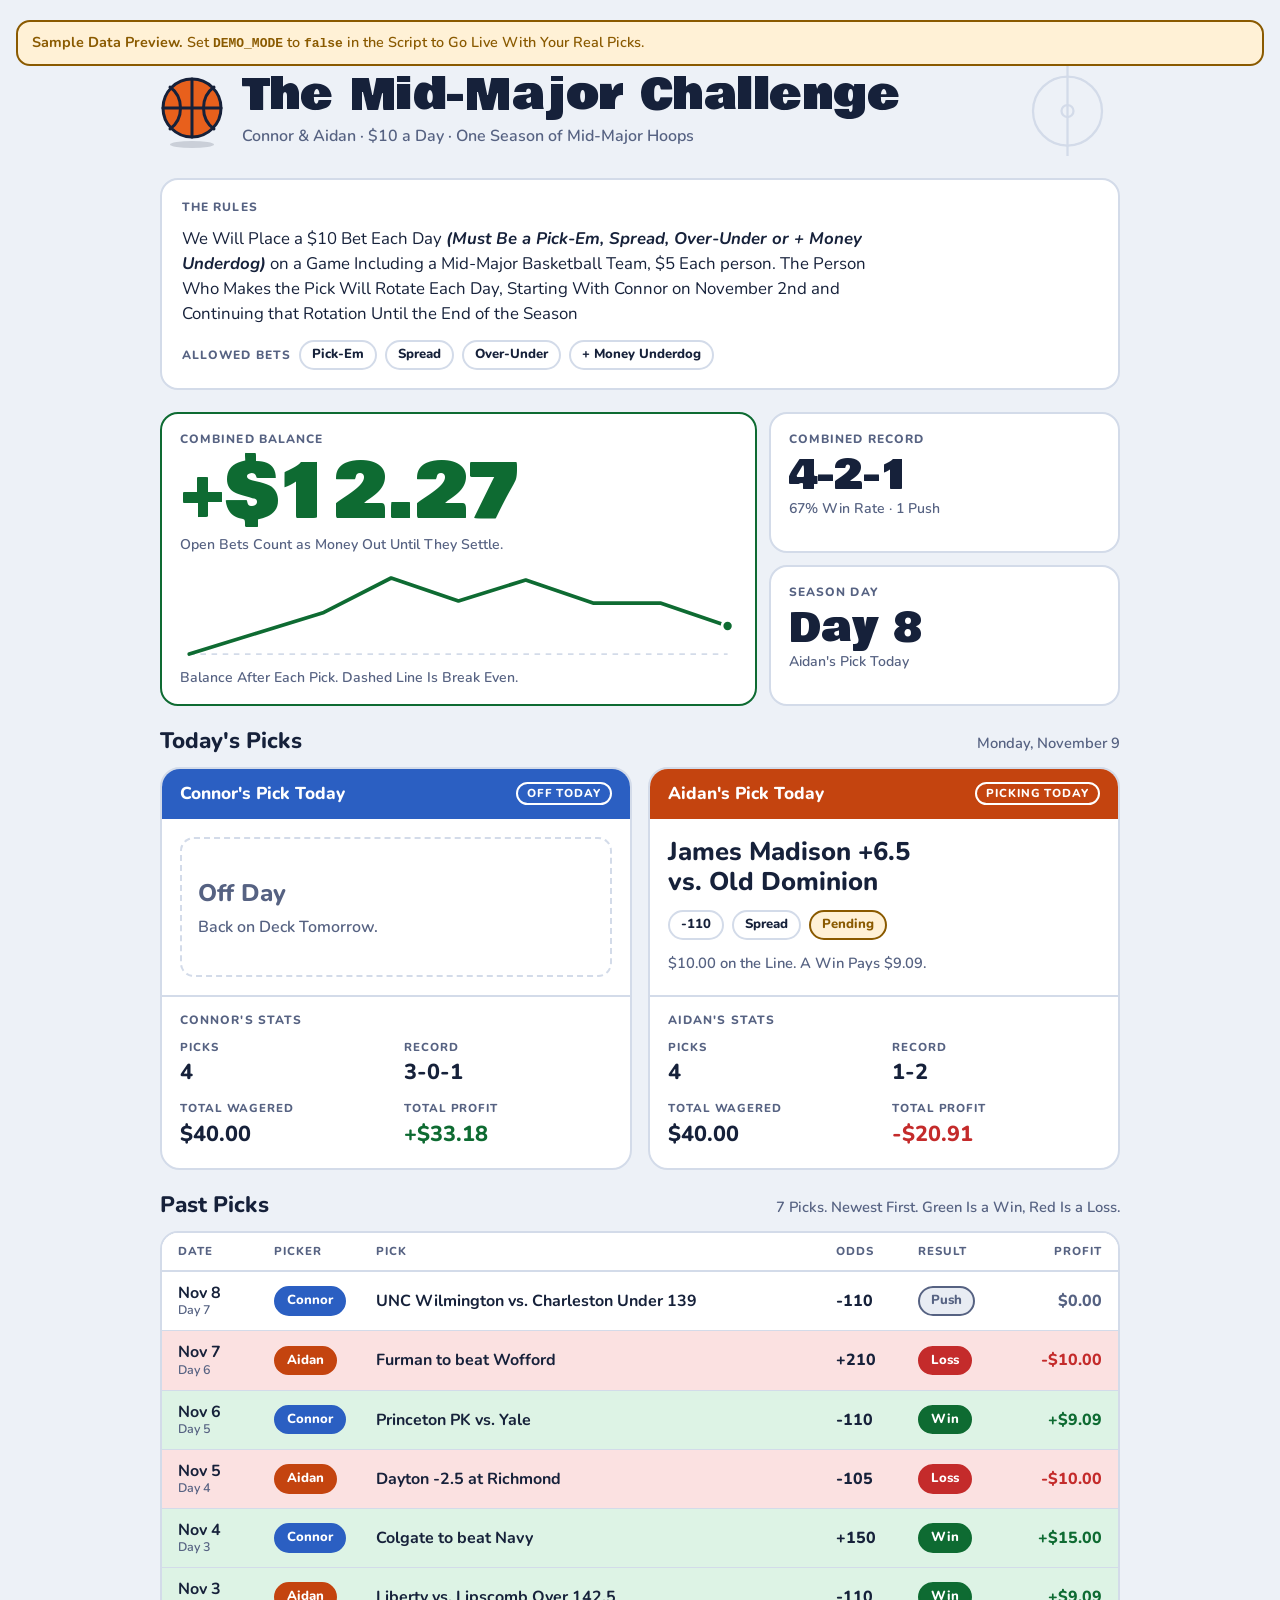
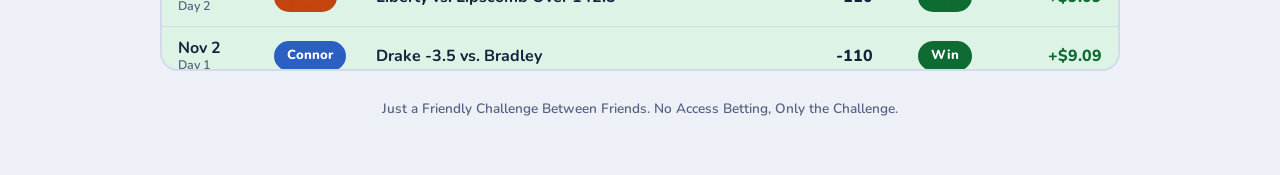
==== index.html @ 618ac2b0 "Add files via upload" ====
<!doctype html>
<html lang="en">
<head>
<meta charset="utf-8">
<meta name="viewport" content="width=device-width, initial-scale=1, viewport-fit=cover">
<title>Mid-Major Challenge</title>
<meta name="claude:viewport-fit-sides" content="cover">
<link rel="stylesheet" href="https://fonts.googleapis.com/css2?family=Bowlby+One&family=Nunito:wght@400;600;700;800&display=swap">
<style>
/* Layout: one centered column. Scoreboard (balance, record, day) on top, two jersey-colored pick cards side by side with each person's stats at the bottom of their card, then a scrollable history of past picks. */
:root {
  --bg: #EDF1F7;
  --surface: #FFFFFF;
  --ink: #16213A;
  --muted: #566282;
  --line: #D3DBE9;
  --ball: #E8601C;
  --connor: #2B5FC2;
  --aidan: #C4440F;
  --on-player: #FFFFFF;
  --on-solid: #FFFFFF;
  --win: #0E6B32;
  --win-soft: #DDF3E5;
  --loss: #C42B2B;
  --loss-soft: #FBE1E1;
  --push: #566282;
  --push-soft: #E8ECF3;
  --pending: #8A5A00;
  --pending-soft: #FFF1D6;
  --font-display: "Bowlby One", "Arial Black", Impact, sans-serif;
  --font-body: "Nunito", system-ui, -apple-system, "Segoe UI", Roboto, sans-serif;
}
@media (prefers-color-scheme: dark) {
  :root:not([data-theme="light"]) {
    --bg: #0E1525; --surface: #172138; --ink: #EAF0FB; --muted: #A2B0CC; --line: #2B3957;
    --ball: #FF7A3A; --connor: #86AAFF; --aidan: #FF9560; --on-player: #0E1525; --on-solid: #0E1525;
    --win: #4ADE80; --win-soft: #12301F; --loss: #FF7A7A; --loss-soft: #3A1B22;
    --push: #A2B0CC; --push-soft: #222E48; --pending: #FFC86B; --pending-soft: #3A2E12;
    color-scheme: dark;
  }
}
:root[data-theme="dark"] {
  --bg: #0E1525; --surface: #172138; --ink: #EAF0FB; --muted: #A2B0CC; --line: #2B3957;
  --ball: #FF7A3A; --connor: #86AAFF; --aidan: #FF9560; --on-player: #0E1525; --on-solid: #0E1525;
  --win: #4ADE80; --win-soft: #12301F; --loss: #FF7A7A; --loss-soft: #3A1B22;
  --push: #A2B0CC; --push-soft: #222E48; --pending: #FFC86B; --pending-soft: #3A2E12;
  color-scheme: dark;
}

* { box-sizing: border-box; }
[hidden] { display: none !important; }
body {
  margin: 0;
  background: var(--bg);
  color: var(--ink);
  font-family: var(--font-body);
  font-size: 16px;
  line-height: 1.5;
  padding-block: 20px 56px;
  padding-left: max(16px, env(safe-area-inset-left, 0px));
  padding-right: max(16px, env(safe-area-inset-right, 0px));
}
:focus-visible { outline: 3px solid var(--ball); outline-offset: 2px; }
.wrap { max-width: 960px; margin: 0 auto; display: flex; flex-direction: column; gap: 22px; }
.label { margin: 0; font-size: .75rem; font-weight: 800; text-transform: uppercase; letter-spacing: .09em; color: var(--muted); }
code { font-family: ui-monospace, Menlo, Consolas, monospace; font-size: .9em; }

/* sample-data banner */
.demo { background: var(--pending-soft); color: var(--pending); border: 2px solid var(--pending); border-radius: 14px; padding: 10px 14px; font-size: .9rem; font-weight: 600; }

/* header */
.top { position: relative; isolation: isolate; overflow: hidden; display: flex; align-items: center; gap: 18px; padding: 6px 0; }
.court { position: absolute; right: 0; top: 0; height: 100%; width: auto; max-width: 60%; z-index: -1; fill: none; stroke: var(--line); stroke-width: 3; }
.ball-wrap { position: relative; width: 64px; height: 78px; flex: none; }
.ball { position: absolute; left: 0; top: 4px; width: 64px; height: 64px; animation: bounce 1.5s cubic-bezier(.33,0,.67,1) infinite; }
.ball-wrap::after { content: ""; position: absolute; left: 10px; right: 10px; bottom: 2px; height: 7px; border-radius: 50%; background: var(--ink); opacity: .16; animation: shadow 1.5s cubic-bezier(.33,0,.67,1) infinite; }
@keyframes bounce { 0%, 100% { transform: translateY(6px); } 50% { transform: translateY(-8px); } }
@keyframes shadow { 0%, 100% { transform: scaleX(1); opacity: .2; } 50% { transform: scaleX(.7); opacity: .1; } }
h1 { margin: 0; font-family: var(--font-display); font-weight: 400; font-size: clamp(1.7rem, 6vw, 2.7rem); line-height: 1.05; letter-spacing: .01em; text-wrap: balance; }
.sub { margin: 6px 0 0; color: var(--muted); font-weight: 600; }

/* rules */
.rules { background: var(--surface); border: 2px solid var(--line); border-radius: 18px; padding: 18px 20px; display: flex; flex-direction: column; gap: 10px; }
.rules p { margin: 0; font-size: 1.05rem; max-width: 72ch; }
.rules em { font-style: italic; font-weight: 700; }
.chips { list-style: none; margin: 4px 0 0; padding: 0; display: flex; flex-wrap: wrap; gap: 8px; align-items: center; }
.chip { display: inline-flex; align-items: center; padding: 3px 11px; border-radius: 999px; font-size: .82rem; font-weight: 800; border: 2px solid var(--line); background: var(--surface); color: var(--ink); white-space: nowrap; }
.chip.win { background: var(--win); border-color: var(--win); color: var(--on-solid); }
.chip.loss { background: var(--loss); border-color: var(--loss); color: var(--on-solid); }
.chip.push { background: var(--push-soft); border-color: var(--push); color: var(--push); }
.chip.pending { background: var(--pending-soft); border-color: var(--pending); color: var(--pending); }
.chip.who { background: var(--player); border-color: var(--player); color: var(--on-player); }
.connor { --player: var(--connor); }
.aidan { --player: var(--aidan); }

/* scoreboard */
.board { display: grid; grid-template-columns: 1.7fr 1fr; grid-template-areas: "bal rec" "bal day"; gap: 12px; }
.tile { background: var(--surface); border: 2px solid var(--line); border-radius: 18px; padding: 16px 18px; min-width: 0; display: flex; flex-direction: column; }
.balance { grid-area: bal; --state: var(--ink); border-color: var(--state); }
.balance.is-pos { --state: var(--win); }
.balance.is-neg { --state: var(--loss); }
.rec { grid-area: rec; }
.day { grid-area: day; }
.big { margin: 8px 0 4px; font-family: var(--font-display); font-weight: 400; font-size: clamp(2.7rem, 10vw, 4.6rem); line-height: 1; color: var(--state, var(--ink)); font-variant-numeric: tabular-nums; }
.mid { margin: 6px 0 2px; font-family: var(--font-display); font-weight: 400; font-size: clamp(1.8rem, 6vw, 2.5rem); line-height: 1.05; font-variant-numeric: tabular-nums; }
.note { margin: 0; font-size: .88rem; color: var(--muted); font-weight: 600; }
.spark { color: var(--state); margin-top: 10px; }
.spark svg { display: block; width: 100%; height: auto; }
@media (max-width: 700px) {
  .board { grid-template-columns: 1fr 1fr; grid-template-areas: "bal bal" "rec day"; }
}

/* section headings */
.sec-head { display: flex; flex-wrap: wrap; align-items: baseline; justify-content: space-between; gap: 2px 16px; margin-bottom: 12px; }
h2.sec { margin: 0; font-size: 1.4rem; font-weight: 800; line-height: 1.2; }
.sec-note { color: var(--muted); font-weight: 600; font-size: .92rem; }

/* today's picks */
.today-grid { display: grid; grid-template-columns: 1fr 1fr; gap: 16px; }
@media (max-width: 720px) { .today-grid { grid-template-columns: 1fr; } }
.card { background: var(--surface); border: 2px solid var(--line); border-radius: 20px; overflow: hidden; display: flex; flex-direction: column; min-width: 0; }
.card-head { background: var(--player); color: var(--on-player); padding: 12px 18px; display: flex; align-items: center; justify-content: space-between; gap: 10px; flex-wrap: wrap; }
.card-head h3 { margin: 0; font-size: 1.08rem; font-weight: 800; }
.tag { font-size: .72rem; font-weight: 800; text-transform: uppercase; letter-spacing: .08em; border: 2px solid currentColor; border-radius: 999px; padding: 1px 9px; }
.card-body { flex: 1; padding: 18px; display: flex; flex-direction: column; gap: 12px; min-height: 176px; }
.pick-text { margin: 0; font-size: clamp(1.25rem, 4vw, 1.6rem); font-weight: 800; line-height: 1.2; text-wrap: balance; overflow-wrap: anywhere; }
.meta { display: flex; flex-wrap: wrap; gap: 8px; }
.payout { margin: 0; color: var(--muted); font-weight: 600; font-size: .92rem; }
.off { flex: 1; display: flex; flex-direction: column; justify-content: center; gap: 4px; border: 2px dashed var(--line); border-radius: 14px; padding: 16px; color: var(--muted); }
.off strong { font-size: 1.5rem; font-weight: 800; }
.off span { font-weight: 600; }
.stats { border-top: 2px solid var(--line); padding: 14px 18px 18px; }
.stats dl { display: grid; grid-template-columns: 1fr 1fr; gap: 12px 16px; margin: 10px 0 0; }
.stats dt { font-size: .72rem; font-weight: 800; text-transform: uppercase; letter-spacing: .08em; color: var(--muted); }
.stats dd { margin: 0; font-size: 1.35rem; font-weight: 800; font-variant-numeric: tabular-nums; }
.pos { color: var(--win); }
.neg { color: var(--loss); }

/* history */
.history { background: var(--surface); border: 2px solid var(--line); border-radius: 18px; max-height: 440px; overflow: auto; overscroll-behavior: contain; }
.row { display: grid; grid-template-columns: 84px 90px minmax(0, 1fr) 70px 84px 88px; gap: 12px; align-items: center; padding: 12px 16px; border-bottom: 1px solid var(--line); }
.row:last-child { border-bottom: 0; }
.row.head { position: sticky; top: 0; z-index: 1; background: var(--surface); border-bottom: 2px solid var(--line); padding-block: 10px; font-size: .72rem; font-weight: 800; text-transform: uppercase; letter-spacing: .08em; color: var(--muted); }
.row.win { background: var(--win-soft); }
.row.loss { background: var(--loss-soft); }
.c-day { display: flex; flex-direction: column; line-height: 1.2; }
.c-day small { color: var(--muted); font-weight: 600; font-size: .78rem; }
.c-pick { font-weight: 700; overflow-wrap: anywhere; }
.c-odds { font-weight: 800; font-variant-numeric: tabular-nums; }
.c-profit { text-align: right; font-weight: 800; font-variant-numeric: tabular-nums; }
.c-profit.zero { color: var(--muted); }
.empty { padding: 28px 20px; text-align: center; color: var(--muted); font-weight: 600; }
@media (max-width: 700px) {
  .row.head { display: none; }
  .row { display: flex; flex-wrap: wrap; align-items: center; gap: 6px 10px; }
  .c-pick { order: -1; flex-basis: 100%; }
  .c-day { flex-direction: row; align-items: baseline; gap: 6px; }
  .c-profit { margin-left: auto; }
}

footer { color: var(--muted); font-size: .85rem; font-weight: 600; text-align: center; padding-top: 6px; }
@media (prefers-reduced-motion: reduce) {
  .ball, .ball-wrap::after { animation: none; }
}
</style>
</head>
<body>

<div class="demo" id="demo" hidden><strong>Sample Data Preview.</strong> Set <code>DEMO_MODE</code> to <code>false</code> in the Script to Go Live With Your Real Picks.</div>

<div class="wrap">
  <header class="top">
    <svg class="court" viewBox="0 0 240 120" aria-hidden="true"><circle cx="170" cy="60" r="46"/><circle cx="170" cy="60" r="8"/><line x1="170" y1="0" x2="170" y2="120"/></svg>
    <div class="ball-wrap" aria-hidden="true">
      <svg class="ball" viewBox="0 0 64 64"><circle cx="32" cy="32" r="29" fill="var(--ball)" stroke="var(--ink)" stroke-width="3"/><path d="M32 3v58M3 32h58M10 11c14 10 14 32 0 42M54 11c-14 10-14 32 0 42" fill="none" stroke="var(--ink)" stroke-width="3" stroke-linecap="round"/></svg>
    </div>
    <div>
      <h1>The Mid-Major Challenge</h1>
      <p class="sub">Connor &amp; Aidan &middot; $10 a Day &middot; One Season of Mid-Major Hoops</p>
    </div>
  </header>

  <section class="rules" aria-labelledby="rules-h">
    <h2 class="label" id="rules-h">The Rules</h2>
    <p>We Will Place a $10 Bet Each Day <em>(Must Be a Pick-Em, Spread, Over-Under or + Money Underdog)</em> on a Game Including a Mid-Major Basketball Team, $5 Each person. The Person Who Makes the Pick Will Rotate Each Day, Starting With Connor on November 2nd and Continuing that Rotation Until the End of the Season</p>
    <ul class="chips" aria-label="Allowed bet types">
      <li class="label">Allowed Bets</li>
      <li class="chip">Pick-Em</li>
      <li class="chip">Spread</li>
      <li class="chip">Over-Under</li>
      <li class="chip">+ Money Underdog</li>
    </ul>
  </section>

  <section class="board" aria-label="Scoreboard">
    <div class="tile balance" id="balanceTile">
      <p class="label">Combined Balance</p>
      <p class="big" id="balanceValue">$0.00</p>
      <p class="note">Open Bets Count as Money Out Until They Settle.</p>
      <div class="spark" id="spark" hidden></div>
      <p class="note" id="sparkCaption" hidden>Balance After Each Pick. Dashed Line Is Break Even.</p>
    </div>
    <div class="tile rec">
      <p class="label">Combined Record</p>
      <p class="mid" id="recValue">0-0</p>
      <p class="note" id="recSub">No Picks Settled Yet</p>
    </div>
    <div class="tile day">
      <p class="label" id="dayLabel">Season Day</p>
      <p class="mid" id="dayValue">-</p>
      <p class="note" id="daySub"></p>
    </div>
  </section>

  <section aria-labelledby="today-h">
    <div class="sec-head">
      <h2 class="sec" id="today-h">Today's Picks</h2>
      <span class="sec-note" id="todayDate"></span>
    </div>
    <div class="today-grid" id="todayGrid"></div>
  </section>

  <section aria-labelledby="past-h">
    <div class="sec-head">
      <h2 class="sec" id="past-h">Past Picks</h2>
      <span class="sec-note" id="historyMeta">Newest First. Green Is a Win, Red Is a Loss.</span>
    </div>
    <div class="history" id="history" tabindex="0" aria-label="Past picks, scrollable"></div>
  </section>

  <footer>Just a Friendly Challenge Between Friends. No Access Betting, Only the Challenge.</footer>
</div>

<script>
/* ============================================================
   EDIT THIS SECTION TO UPDATE THE SITE
   ------------------------------------------------------------
   Each day, add one line to PICKS. When the game ends, change
   result from "pending" to "win", "loss" or "push".

   date   : "YYYY-MM-DD"
   picker : "Connor" or "Aidan"
   pick   : text shown on the page
   type   : "Spread", "Over-Under", "Pick-Em" or "Money Underdog"
   odds   : American odds, e.g. -110 or 150
   result : "pending", "win", "loss" or "push"
   ============================================================ */
const DEMO_MODE = true;            // true = sample data preview, false = your real picks
const SEASON_START = "2026-11-02"; // Day 1
const FIRST_PICKER = "Connor";
const STAKE = 10;                  // combined dollars bet per day ($5 each)

const PICKS = [
  // { date: "2026-11-02", picker: "Connor", pick: "James Madison +6.5 vs. Old Dominion", type: "Spread", odds: -110, result: "pending" },
];

/* Sample data, only used while DEMO_MODE is true. */
const DEMO_TODAY = "2026-11-09";
const DEMO_PICKS = [
  { date: "2026-11-02", picker: "Connor", pick: "Drake -3.5 vs. Bradley", type: "Spread", odds: -110, result: "win" },
  { date: "2026-11-03", picker: "Aidan", pick: "Liberty vs. Lipscomb Over 142.5", type: "Over-Under", odds: -110, result: "win" },
  { date: "2026-11-04", picker: "Connor", pick: "Colgate to beat Navy", type: "Money Underdog", odds: 150, result: "win" },
  { date: "2026-11-05", picker: "Aidan", pick: "Dayton -2.5 at Richmond", type: "Spread", odds: -105, result: "loss" },
  { date: "2026-11-06", picker: "Connor", pick: "Princeton PK vs. Yale", type: "Pick-Em", odds: -110, result: "win" },
  { date: "2026-11-07", picker: "Aidan", pick: "Furman to beat Wofford", type: "Money Underdog", odds: 210, result: "loss" },
  { date: "2026-11-08", picker: "Connor", pick: "UNC Wilmington vs. Charleston Under 139", type: "Over-Under", odds: -110, result: "push" },
  { date: "2026-11-09", picker: "Aidan", pick: "James Madison +6.5 vs. Old Dominion", type: "Spread", odds: -110, result: "pending" }
];
</script>

<script>
(function () {
  'use strict';
  var PEOPLE = ['Connor', 'Aidan'];
  var $ = function (id) { return document.getElementById(id); };
  var esc = function (s) {
    return String(s).replace(/[&<>"']/g, function (c) {
      return { '&': '&amp;', '<': '&lt;', '>': '&gt;', '"': '&quot;', "'": '&#39;' }[c];
    });
  };
  var pad = function (n) { return String(n).padStart(2, '0'); };
  var toKey = function (d) { return d.getFullYear() + '-' + pad(d.getMonth() + 1) + '-' + pad(d.getDate()); };
  var utc = function (k) { var p = k.split('-').map(Number); return Date.UTC(p[0], p[1] - 1, p[2]); };
  var diff = function (a, b) { return Math.round((utc(b) - utc(a)) / 864e5); };
  var addDays = function (k, n) { return new Date(utc(k) + n * 864e5).toISOString().slice(0, 10); };
  var short = function (k) { return new Date(utc(k)).toLocaleDateString('en-US', { month: 'short', day: 'numeric', timeZone: 'UTC' }); };
  var long = function (k) { return new Date(utc(k)).toLocaleDateString('en-US', { weekday: 'long', month: 'long', day: 'numeric', timeZone: 'UTC' }); };
  var cents = function (n) { return Math.round(n * 100) / 100; };

  function money(n, signed) {
    var r = cents(n);
    var abs = Math.abs(r).toLocaleString('en-US', { minimumFractionDigits: 2, maximumFractionDigits: 2 });
    if (r < 0) return '-$' + abs;
    return (signed && r > 0 ? '+' : '') + '$' + abs;
  }
  function oddsText(o) { return o > 0 ? '+' + o : String(o); }
  function toWin(o) { return cents(STAKE * (o > 0 ? o / 100 : 100 / -o)); }
  function profitOf(p) {
    if (p.result === 'win') return toWin(p.odds);
    if (p.result === 'push') return 0;
    return -STAKE; /* loss, or still pending (money is out) */
  }
  function cls(n) { var r = cents(n); return r > 0 ? 'pos' : r < 0 ? 'neg' : ''; }

  var todayKey = DEMO_MODE ? DEMO_TODAY : toKey(new Date());
  var picks = (DEMO_MODE ? DEMO_PICKS : PICKS).map(function (p) {
    var q = {
      date: p.date, picker: p.picker, pick: p.pick, type: p.type || '',
      odds: Number(p.odds), result: String(p.result || 'pending').toLowerCase()
    };
    q.profit = profitOf(q);
    return q;
  }).sort(function (a, b) { return a.date.localeCompare(b.date); });

  var other = function (name) { return PEOPLE.filter(function (n) { return n !== name; })[0]; };
  var dayNum = diff(SEASON_START, todayKey);
  var started = dayNum >= 0;
  var todays = picks.filter(function (p) { return p.date === todayKey; })[0];
  var due = started ? (dayNum % 2 === 0 ? FIRST_PICKER : other(FIRST_PICKER)) : null;
  var picker = todays ? todays.picker : due;

  /* ---------- combined numbers ---------- */
  var W = 0, L = 0, P = 0, balance = 0, run = [0];
  picks.forEach(function (p) {
    if (p.result === 'win') W++; else if (p.result === 'loss') L++; else if (p.result === 'push') P++;
    balance = cents(balance + p.profit);
    run.push(balance);
  });
  var recText = function (w, l, p) { return w + '-' + l + (p ? '-' + p : ''); };

  if (DEMO_MODE) $('demo').hidden = false;

  var tile = $('balanceTile');
  tile.className = 'tile balance ' + (balance > 0 ? "is-pos" : balance < 0 ? "is-neg" : "");
  $('balanceValue').textContent = money(balance, true);

  $('recValue').textContent = recText(W, L, P);
  $('recSub').textContent = (W + L) ? Math.round(100 * W / (W + L)) + '% Win Rate' + (P ? ' · ' + P + (P === 1 ? ' Push' : ' Pushes') : '') : 'No Picks Settled Yet';

  if (started) {
    $('dayLabel').textContent = 'Season Day';
    $('dayValue').textContent = 'Day ' + (dayNum + 1);
    $('daySub').textContent = picker + "'s Pick Today";
  } else {
    var n = -dayNum;
    $('dayLabel').textContent = 'First Pick';
    $('dayValue').textContent = short(SEASON_START);
    $('daySub').textContent = 'Tips Off in ' + n + (n === 1 ? ' Day' : ' Days');
  }

  if (run.length > 1) {
    var Wd = 600, H = 110, px = 10, pt = 14, pb = 14;
    var lo = Math.min.apply(null, run.concat(0)), hi = Math.max.apply(null, run.concat(0)), span = (hi - lo) || 1;
    var x = function (i) { return px + i * (Wd - 2 * px) / (run.length - 1); };
    var y = function (v) { return pt + (hi - v) * (H - pt - pb) / span; };
    var d = run.map(function (v, i) { return (i ? 'L' : 'M') + x(i).toFixed(1) + ' ' + y(v).toFixed(1); }).join(' ');
    var last = run.length - 1;
    $('spark').innerHTML =
      '<svg viewBox="0 0 ' + Wd + ' ' + H + '" role="img" aria-label="Balance after each pick">' +
      '<line x1="' + px + '" y1="' + y(0).toFixed(1) + '" x2="' + (Wd - px) + '" y2="' + y(0).toFixed(1) + '" stroke="var(--line)" stroke-width="2" stroke-dasharray="6 6"/>' +
      '<path d="' + d + '" fill="none" stroke="currentColor" stroke-width="4" stroke-linejoin="round" stroke-linecap="round"/>' +
      '<circle cx="' + x(last).toFixed(1) + '" cy="' + y(run[last]).toFixed(1) + '" r="6" fill="currentColor" stroke="var(--surface)" stroke-width="3"/></svg>';
    $('spark').hidden = false;
    $('sparkCaption').hidden = false;
  }

  /* ---------- per-person stats ---------- */
  function statsFor(name) {
    var mine = picks.filter(function (p) { return p.picker === name; });
    var w = 0, l = 0, p0 = 0, profit = 0;
    mine.forEach(function (p) {
      if (p.result === 'win') w++; else if (p.result === 'loss') l++; else if (p.result === 'push') p0++;
      profit = cents(profit + p.profit);
    });
    return { n: mine.length, wagered: mine.length * STAKE, profit: profit, record: recText(w, l, p0) };
  }

  /* ---------- today's cards ---------- */
  function statusChip(p) {
    if (p.result === 'win') return '<span class="chip win">Won ' + money(p.profit, true) + '</span>';
    if (p.result === 'loss') return '<span class="chip loss">Lost ' + money(p.profit) + '</span>';
    if (p.result === 'push') return '<span class="chip push">Push</span>';
    return '<span class="chip pending">Pending</span>';
  }
  function bodyFor(name) {
    if (!started) {
      if (name === FIRST_PICKER) {
        return { tag: '', html: '<div class="off"><strong>Tips Off ' + short(SEASON_START) + '</strong><span>' + esc(name) + ' Makes the First Pick.</span></div>' };
      }
      return { tag: '', html: '<div class="off"><strong>Off Day</strong><span>Up Second, on ' + short(addDays(SEASON_START, 1)) + '.</span></div>' };
    }
    if (name !== picker) {
      return { tag: 'Off Today', html: '<div class="off"><strong>Off Day</strong><span>Back on Deck Tomorrow.</span></div>' };
    }
    if (!todays) {
      return { tag: 'Picking Today', html: '<div class="off"><strong>Pick Coming Soon</strong><span>' + esc(name) + ' Is on the Clock.</span></div>' };
    }
    var p = todays;
    return {
      tag: 'Picking Today',
      html: '<p class="pick-text">' + esc(p.pick) + '</p>' +
        '<div class="meta"><span class="chip">' + esc(oddsText(p.odds)) + '</span>' +
        (p.type ? '<span class="chip">' + esc(p.type) + '</span>' : '') + statusChip(p) + '</div>' +
        '<p class="payout">' + money(STAKE) + ' on the Line. A Win Pays ' + money(toWin(p.odds)) + '.</p>'
    };
  }
  function card(name) {
    var b = bodyFor(name), s = statsFor(name);
    return '<article class="card ' + name.toLowerCase() + '">' +
      '<div class="card-head"><h3>' + esc(name) + "'s Pick Today</h3>" + (b.tag ? '<span class="tag">' + b.tag + '</span>' : '') + '</div>' +
      '<div class="card-body">' + b.html + '</div>' +
      '<div class="stats"><p class="label">' + esc(name) + "'s Stats</p><dl>" +
      '<div><dt>Picks</dt><dd>' + s.n + '</dd></div>' +
      '<div><dt>Record</dt><dd>' + s.record + '</dd></div>' +
      '<div><dt>Total Wagered</dt><dd>' + money(s.wagered) + '</dd></div>' +
      '<div><dt>Total Profit</dt><dd class="' + cls(s.profit) + '">' + money(s.profit, true) + '</dd></div>' +
      '</dl></div></article>';
  }
  $('todayDate').textContent = long(todayKey);
  $('todayGrid').innerHTML = PEOPLE.map(card).join('');

  /* ---------- history ---------- */
  var past = picks.filter(function (p) { return p.date < todayKey; }).reverse();
  var hist = $('history');
  if (!past.length) {
    hist.innerHTML = '<div class="empty">No Past Picks Yet. They Will Stack Up Here Once the Season Gets Going.</div>';
  } else {
    var rows = '<div class="row head" aria-hidden="true"><span>Date</span><span>Picker</span><span>Pick</span><span>Odds</span><span>Result</span><span class="c-profit">Profit</span></div>';
    past.forEach(function (p) {
      var label = p.result === 'win' ? 'Win' : p.result === 'loss' ? 'Loss' : p.result === 'push' ? 'Push' : 'Pending';
      var rc = p.result === 'win' || p.result === 'loss' || p.result === 'push' ? p.result : 'pending';
      rows += '<div class="row ' + (rc === 'win' || rc === 'loss' ? rc : '') + '" role="listitem">' +
        '<span class="c-day"><strong>' + short(p.date) + '</strong><small>Day ' + (diff(SEASON_START, p.date) + 1) + '</small></span>' +
        '<span><span class="chip who ' + esc(p.picker.toLowerCase()) + '">' + esc(p.picker) + '</span></span>' +
        '<span class="c-pick">' + esc(p.pick) + '</span>' +
        '<span class="c-odds">' + esc(oddsText(p.odds)) + '</span>' +
        '<span><span class="chip ' + rc + '">' + label + '</span></span>' +
        '<span class="c-profit ' + (p.result === 'push' ? 'zero' : cls(p.profit)) + '">' + (p.result === 'pending' ? '-' + money(STAKE).slice(0) : money(p.profit, true)) + '</span>' +
        '</div>';
    });
    hist.setAttribute('role', 'list');
    hist.innerHTML = rows;
    $('historyMeta').textContent = past.length + (past.length === 1 ? ' Pick' : ' Picks') + '. Newest First. Green Is a Win, Red Is a Loss.';
  }
})();
</script>

</body>
</html>
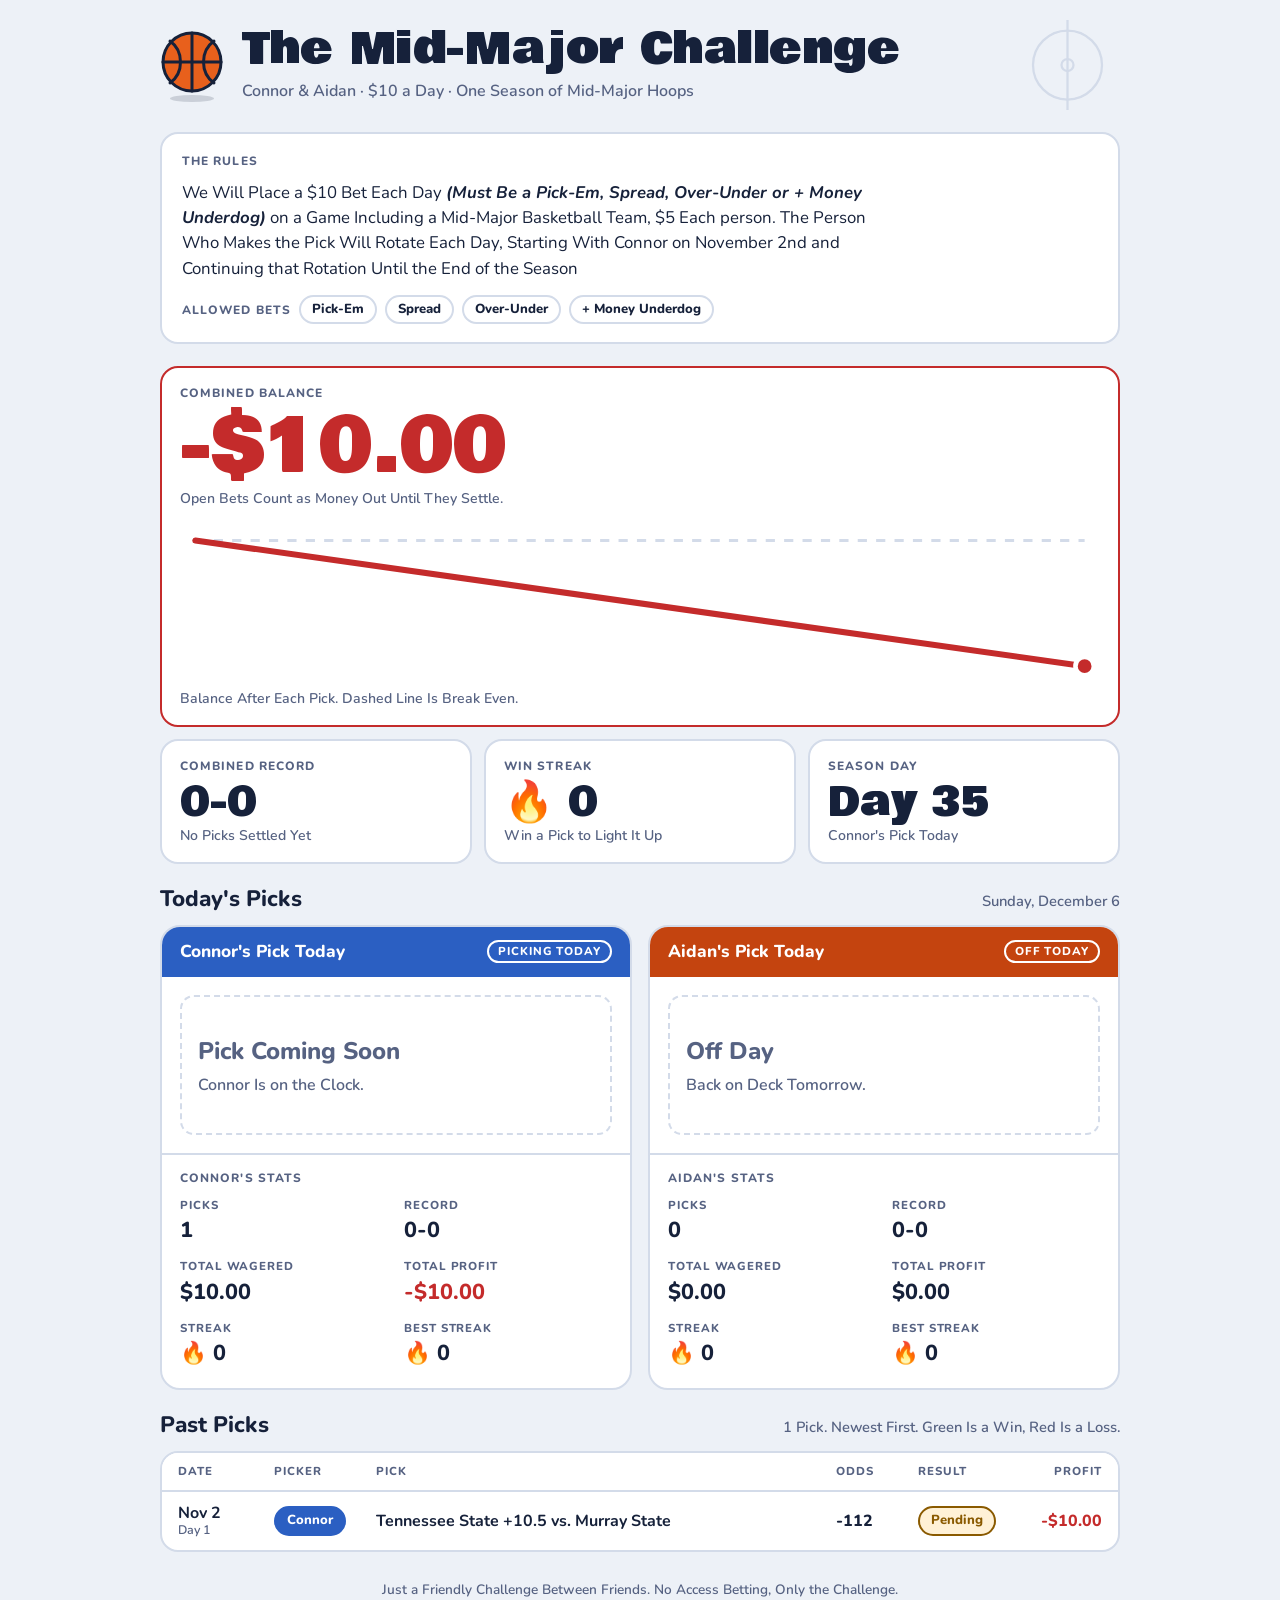
==== commit 5dd35cf8: "Add files via upload" ====
--- a/index.html
+++ b/index.html
@@ -65,9 +65,6 @@
 .label { margin: 0; font-size: .75rem; font-weight: 800; text-transform: uppercase; letter-spacing: .09em; color: var(--muted); }
 code { font-family: ui-monospace, Menlo, Consolas, monospace; font-size: .9em; }
 
-/* sample-data banner */
-.demo { background: var(--pending-soft); color: var(--pending); border: 2px solid var(--pending); border-radius: 14px; padding: 10px 14px; font-size: .9rem; font-weight: 600; }
-
 /* header */
 .top { position: relative; isolation: isolate; overflow: hidden; display: flex; align-items: center; gap: 18px; padding: 6px 0; }
 .court { position: absolute; right: 0; top: 0; height: 100%; width: auto; max-width: 60%; z-index: -1; fill: none; stroke: var(--line); stroke-width: 3; }
@@ -94,12 +91,13 @@
 .aidan { --player: var(--aidan); }
 
 /* scoreboard */
-.board { display: grid; grid-template-columns: 1.7fr 1fr; grid-template-areas: "bal rec" "bal day"; gap: 12px; }
+.board { display: grid; grid-template-columns: repeat(3, minmax(0, 1fr)); grid-template-areas: "bal bal bal" "rec streak day"; gap: 12px; }
 .tile { background: var(--surface); border: 2px solid var(--line); border-radius: 18px; padding: 16px 18px; min-width: 0; display: flex; flex-direction: column; }
 .balance { grid-area: bal; --state: var(--ink); border-color: var(--state); }
 .balance.is-pos { --state: var(--win); }
 .balance.is-neg { --state: var(--loss); }
 .rec { grid-area: rec; }
+.streak { grid-area: streak; }
 .day { grid-area: day; }
 .big { margin: 8px 0 4px; font-family: var(--font-display); font-weight: 400; font-size: clamp(2.7rem, 10vw, 4.6rem); line-height: 1; color: var(--state, var(--ink)); font-variant-numeric: tabular-nums; }
 .mid { margin: 6px 0 2px; font-family: var(--font-display); font-weight: 400; font-size: clamp(1.8rem, 6vw, 2.5rem); line-height: 1.05; font-variant-numeric: tabular-nums; }
@@ -107,7 +105,7 @@
 .spark { color: var(--state); margin-top: 10px; }
 .spark svg { display: block; width: 100%; height: auto; }
 @media (max-width: 700px) {
-  .board { grid-template-columns: 1fr 1fr; grid-template-areas: "bal bal" "rec day"; }
+  .board { grid-template-columns: 1fr 1fr; grid-template-areas: "bal bal" "rec streak" "day day"; }
 }
 
 /* section headings */
@@ -166,8 +164,6 @@
 </head>
 <body>
 
-<div class="demo" id="demo" hidden><strong>Sample Data Preview.</strong> Set <code>DEMO_MODE</code> to <code>false</code> in the Script to Go Live With Your Real Picks.</div>
-
 <div class="wrap">
   <header class="top">
     <svg class="court" viewBox="0 0 240 120" aria-hidden="true"><circle cx="170" cy="60" r="46"/><circle cx="170" cy="60" r="8"/><line x1="170" y1="0" x2="170" y2="120"/></svg>
@@ -205,6 +201,11 @@
       <p class="mid" id="recValue">0-0</p>
       <p class="note" id="recSub">No Picks Settled Yet</p>
     </div>
+    <div class="tile streak">
+      <p class="label">Win Streak</p>
+      <p class="mid" id="streakValue">&#128293; 0</p>
+      <p class="note" id="streakSub"></p>
+    </div>
     <div class="tile day">
       <p class="label" id="dayLabel">Season Day</p>
       <p class="mid" id="dayValue">-</p>
@@ -241,30 +242,17 @@
    date   : "YYYY-MM-DD"
    picker : "Connor" or "Aidan"
    pick   : text shown on the page
-   type   : "Spread", "Over-Under", "Pick-Em" or "Money Underdog"
+   type   : "Spread", "Over-Under", "Pick-Em" or "Money Underdog" (or "" to leave blank)
    odds   : American odds, e.g. -110 or 150
    result : "pending", "win", "loss" or "push"
    ============================================================ */
-const DEMO_MODE = true;            // true = sample data preview, false = your real picks
 const SEASON_START = "2026-11-02"; // Day 1
 const FIRST_PICKER = "Connor";
 const STAKE = 10;                  // combined dollars bet per day ($5 each)
 
 const PICKS = [
-  // { date: "2026-11-02", picker: "Connor", pick: "James Madison +6.5 vs. Old Dominion", type: "Spread", odds: -110, result: "pending" },
-];
-
-/* Sample data, only used while DEMO_MODE is true. */
-const DEMO_TODAY = "2026-11-09";
-const DEMO_PICKS = [
-  { date: "2026-11-02", picker: "Connor", pick: "Drake -3.5 vs. Bradley", type: "Spread", odds: -110, result: "win" },
-  { date: "2026-11-03", picker: "Aidan", pick: "Liberty vs. Lipscomb Over 142.5", type: "Over-Under", odds: -110, result: "win" },
-  { date: "2026-11-04", picker: "Connor", pick: "Colgate to beat Navy", type: "Money Underdog", odds: 150, result: "win" },
-  { date: "2026-11-05", picker: "Aidan", pick: "Dayton -2.5 at Richmond", type: "Spread", odds: -105, result: "loss" },
-  { date: "2026-11-06", picker: "Connor", pick: "Princeton PK vs. Yale", type: "Pick-Em", odds: -110, result: "win" },
-  { date: "2026-11-07", picker: "Aidan", pick: "Furman to beat Wofford", type: "Money Underdog", odds: 210, result: "loss" },
-  { date: "2026-11-08", picker: "Connor", pick: "UNC Wilmington vs. Charleston Under 139", type: "Over-Under", odds: -110, result: "push" },
-  { date: "2026-11-09", picker: "Aidan", pick: "James Madison +6.5 vs. Old Dominion", type: "Spread", odds: -110, result: "pending" }
+  { date: "2026-11-02", picker: "Connor", pick: "Tennessee State +10.5 vs. Murray State", type: "Spread", odds: -112, result: "pending" },
+  // Add each new day's pick above this line (keep a comma after each one).
 ];
 </script>
 
@@ -294,7 +282,7 @@
     return (signed && r > 0 ? '+' : '') + '$' + abs;
   }
   function oddsText(o) { return o > 0 ? '+' + o : String(o); }
-  function toWin(o) { return cents(STAKE * (o > 0 ? o / 100 : 100 / -o)); }
+  function toWin(o) { return Math.floor(STAKE * (o > 0 ? o / 100 : 100 / -o) * 100 + 1e-9) / 100; }
   function profitOf(p) {
     if (p.result === 'win') return toWin(p.odds);
     if (p.result === 'push') return 0;
@@ -302,8 +290,8 @@
   }
   function cls(n) { var r = cents(n); return r > 0 ? 'pos' : r < 0 ? 'neg' : ''; }
 
-  var todayKey = DEMO_MODE ? DEMO_TODAY : toKey(new Date());
-  var picks = (DEMO_MODE ? DEMO_PICKS : PICKS).map(function (p) {
+  var todayKey = toKey(new Date());
+  var picks = PICKS.map(function (p) {
     var q = {
       date: p.date, picker: p.picker, pick: p.pick, type: p.type || '',
       odds: Number(p.odds), result: String(p.result || 'pending').toLowerCase()
@@ -315,9 +303,19 @@
   var other = function (name) { return PEOPLE.filter(function (n) { return n !== name; })[0]; };
   var dayNum = diff(SEASON_START, todayKey);
   var started = dayNum >= 0;
-  var todays = picks.filter(function (p) { return p.date === todayKey; })[0];
+  var todays = picks.filter(function (p) { return p.date === todayKey; })[0] ||
+    (!started ? picks.filter(function (p) { return p.date === SEASON_START; })[0] : undefined);
   var due = started ? (dayNum % 2 === 0 ? FIRST_PICKER : other(FIRST_PICKER)) : null;
   var picker = todays ? todays.picker : due;
+
+  function streakOf(list) {
+    var cur = 0, best = 0;
+    list.forEach(function (p) {
+      if (p.result === 'win') { cur++; if (cur > best) best = cur; }
+      else if (p.result === 'loss') { cur = 0; }
+    });
+    return { cur: cur, best: best };
+  }
 
   /* ---------- combined numbers ---------- */
   var W = 0, L = 0, P = 0, balance = 0, run = [0];
@@ -328,11 +326,13 @@
   });
   var recText = function (w, l, p) { return w + '-' + l + (p ? '-' + p : ''); };
 
-  if (DEMO_MODE) $('demo').hidden = false;
-
   var tile = $('balanceTile');
   tile.className = 'tile balance ' + (balance > 0 ? "is-pos" : balance < 0 ? "is-neg" : "");
   $('balanceValue').textContent = money(balance, true);
+
+  var cs = streakOf(picks);
+  $('streakValue').textContent = '🔥 ' + cs.cur;
+  $('streakSub').textContent = cs.best ? 'Best Streak: ' + cs.best : 'Win a Pick to Light It Up';
 
   $('recValue').textContent = recText(W, L, P);
   $('recSub').textContent = (W + L) ? Math.round(100 * W / (W + L)) + '% Win Rate' + (P ? ' · ' + P + (P === 1 ? ' Push' : ' Pushes') : '') : 'No Picks Settled Yet';
@@ -372,7 +372,8 @@
       if (p.result === 'win') w++; else if (p.result === 'loss') l++; else if (p.result === 'push') p0++;
       profit = cents(profit + p.profit);
     });
-    return { n: mine.length, wagered: mine.length * STAKE, profit: profit, record: recText(w, l, p0) };
+    var st = streakOf(mine);
+    return { n: mine.length, wagered: mine.length * STAKE, profit: profit, record: recText(w, l, p0), cur: st.cur, best: st.best };
   }
 
   /* ---------- today's cards ---------- */
@@ -383,7 +384,7 @@
     return '<span class="chip pending">Pending</span>';
   }
   function bodyFor(name) {
-    if (!started) {
+    if (!started && !(todays && name === todays.picker)) {
       if (name === FIRST_PICKER) {
         return { tag: '', html: '<div class="off"><strong>Tips Off ' + short(SEASON_START) + '</strong><span>' + esc(name) + ' Makes the First Pick.</span></div>' };
       }
@@ -397,7 +398,7 @@
     }
     var p = todays;
     return {
-      tag: 'Picking Today',
+      tag: started ? 'Picking Today' : 'Up First',
       html: '<p class="pick-text">' + esc(p.pick) + '</p>' +
         '<div class="meta"><span class="chip">' + esc(oddsText(p.odds)) + '</span>' +
         (p.type ? '<span class="chip">' + esc(p.type) + '</span>' : '') + statusChip(p) + '</div>' +
@@ -414,6 +415,8 @@
       '<div><dt>Record</dt><dd>' + s.record + '</dd></div>' +
       '<div><dt>Total Wagered</dt><dd>' + money(s.wagered) + '</dd></div>' +
       '<div><dt>Total Profit</dt><dd class="' + cls(s.profit) + '">' + money(s.profit, true) + '</dd></div>' +
+      '<div><dt>Streak</dt><dd>🔥 ' + s.cur + '</dd></div>' +
+      '<div><dt>Best Streak</dt><dd>🔥 ' + s.best + '</dd></div>' +
       '</dl></div></article>';
   }
   $('todayDate').textContent = long(todayKey);
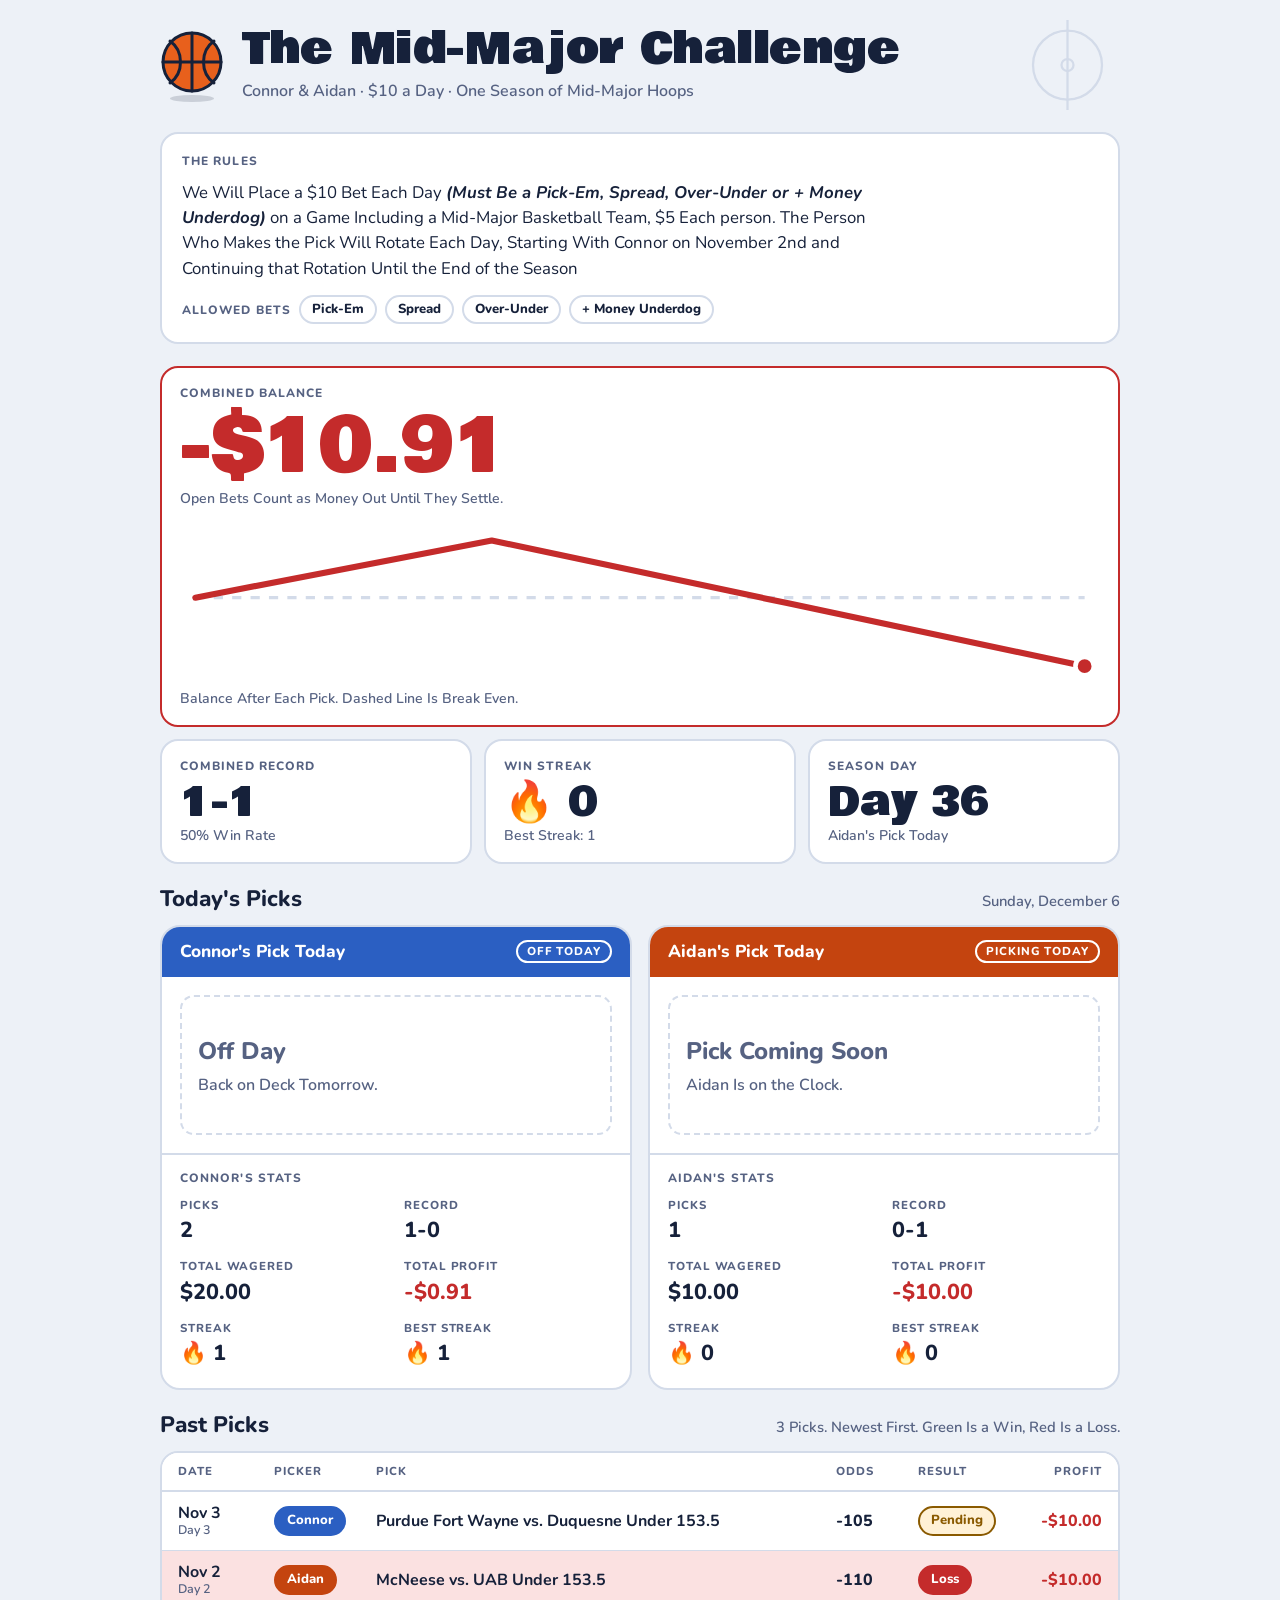
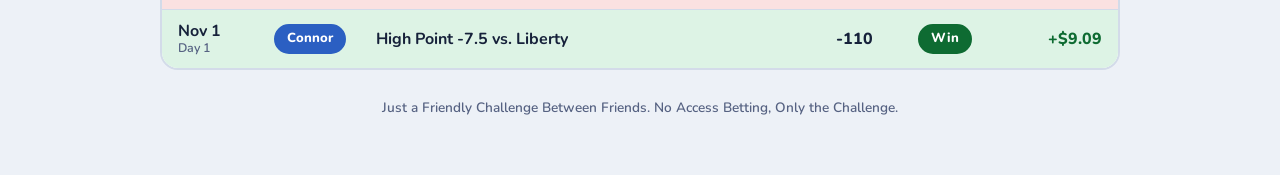
==== commit f634ec6a: "Add files via upload" ====
--- a/index.html
+++ b/index.html
@@ -246,12 +246,14 @@
    odds   : American odds, e.g. -110 or 150
    result : "pending", "win", "loss" or "push"
    ============================================================ */
-const SEASON_START = "2026-11-02"; // Day 1
+const SEASON_START = "2026-11-01"; // Day 1
 const FIRST_PICKER = "Connor";
 const STAKE = 10;                  // combined dollars bet per day ($5 each)
 
 const PICKS = [
-  { date: "2026-11-02", picker: "Connor", pick: "Tennessee State +10.5 vs. Murray State", type: "Spread", odds: -112, result: "pending" },
+  { date: "2026-11-01", picker: "Connor", pick: "High Point -7.5 vs. Liberty", type: "Spread", odds: -110, result: "win" },
+  { date: "2026-11-02", picker: "Aidan", pick: "McNeese vs. UAB Under 153.5", type: "Over-Under", odds: -110, result: "loss" },
+  { date: "2026-11-03", picker: "Connor", pick: "Purdue Fort Wayne vs. Duquesne Under 153.5", type: "Over-Under", odds: -105, result: "pending" },
   // Add each new day's pick above this line (keep a comma after each one).
 ];
 </script>
@@ -449,4 +451,4 @@
 </script>
 
 </body>
-</html>
+</html>
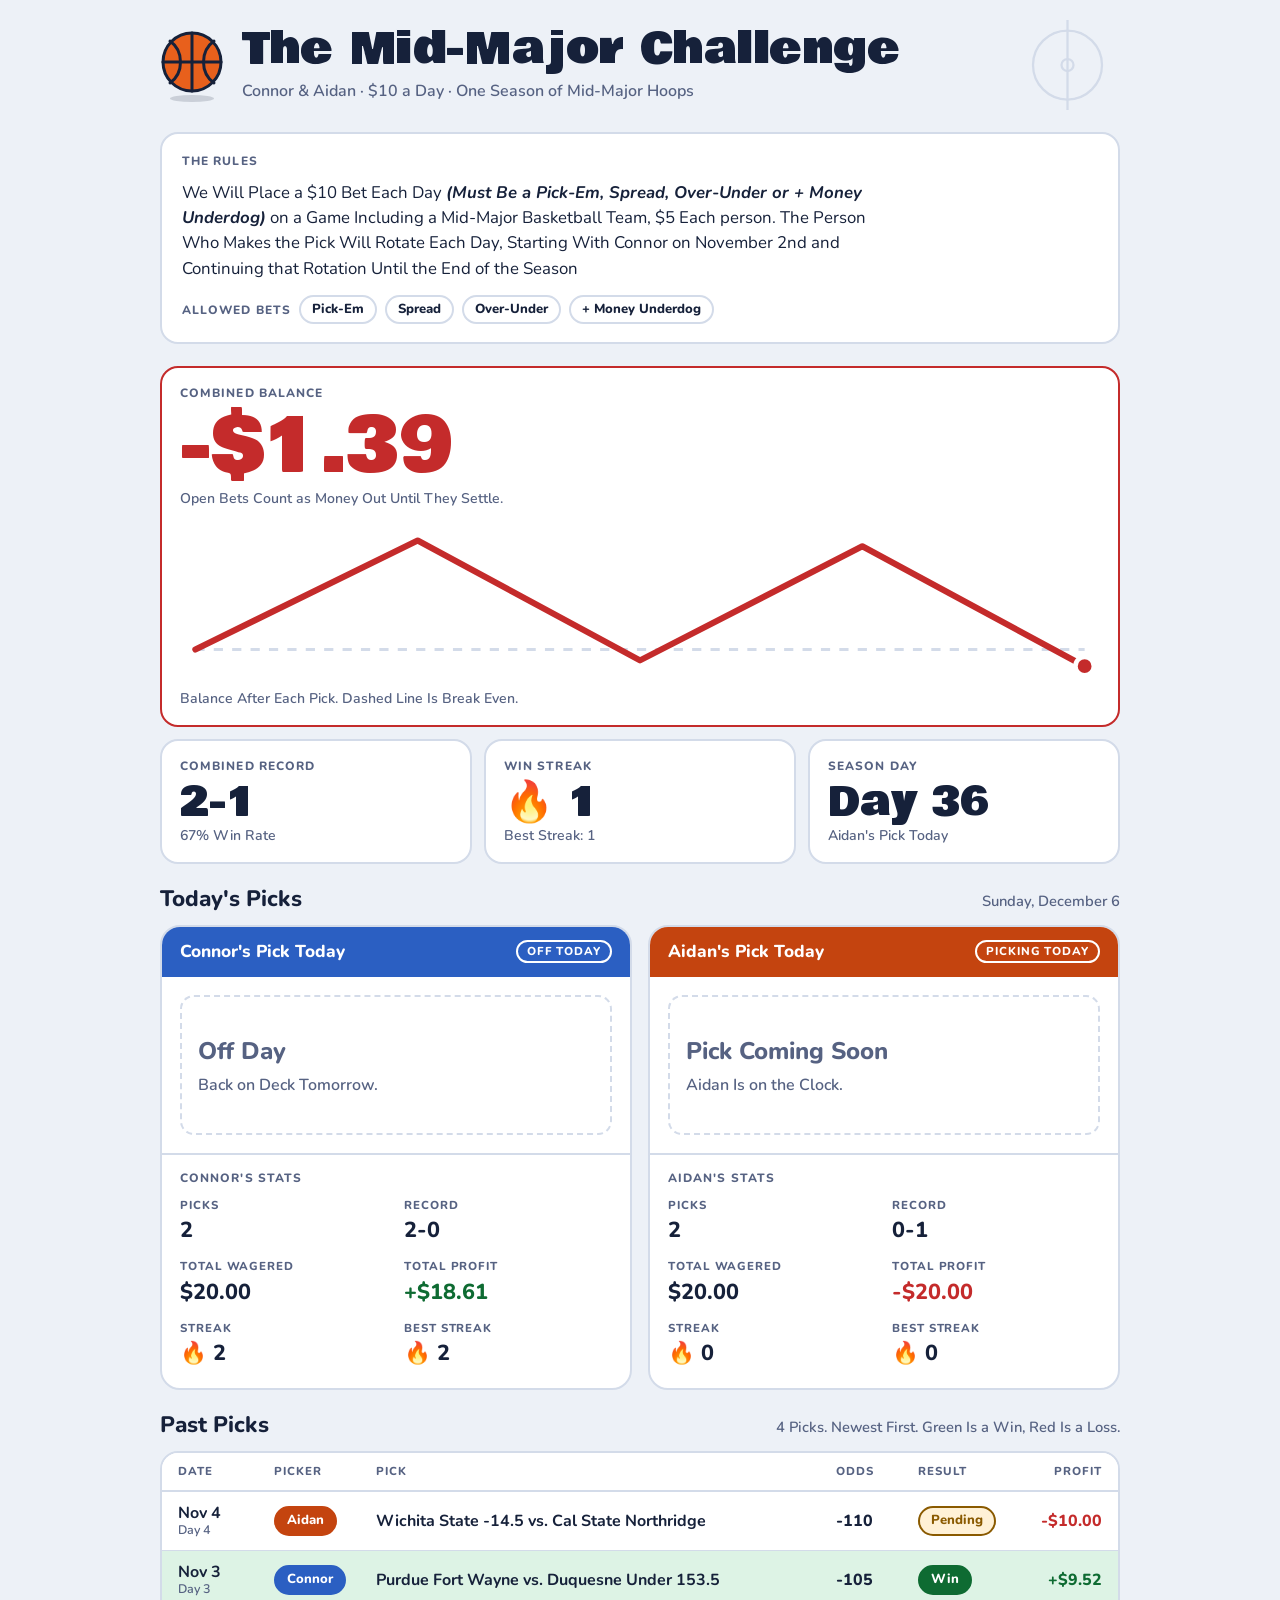
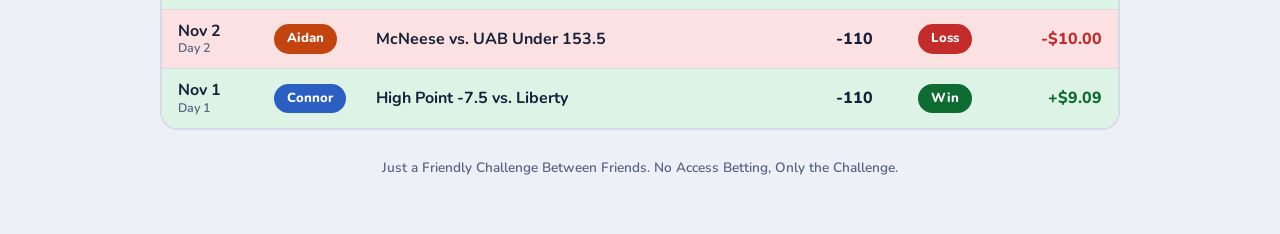
==== commit 9edbc6f8: "Add files via upload" ====
--- a/index.html
+++ b/index.html
@@ -253,7 +253,8 @@
 const PICKS = [
   { date: "2026-11-01", picker: "Connor", pick: "High Point -7.5 vs. Liberty", type: "Spread", odds: -110, result: "win" },
   { date: "2026-11-02", picker: "Aidan", pick: "McNeese vs. UAB Under 153.5", type: "Over-Under", odds: -110, result: "loss" },
-  { date: "2026-11-03", picker: "Connor", pick: "Purdue Fort Wayne vs. Duquesne Under 153.5", type: "Over-Under", odds: -105, result: "pending" },
+  { date: "2026-11-03", picker: "Connor", pick: "Purdue Fort Wayne vs. Duquesne Under 153.5", type: "Over-Under", odds: -105, result: "win" },
+  { date: "2026-11-04", picker: "Aidan", pick: "Wichita State -14.5 vs. Cal State Northridge", type: "Spread", odds: -110, result: "pending" },
   // Add each new day's pick above this line (keep a comma after each one).
 ];
 </script>
@@ -451,4 +452,4 @@
 </script>
 
 </body>
-</html>+</html>
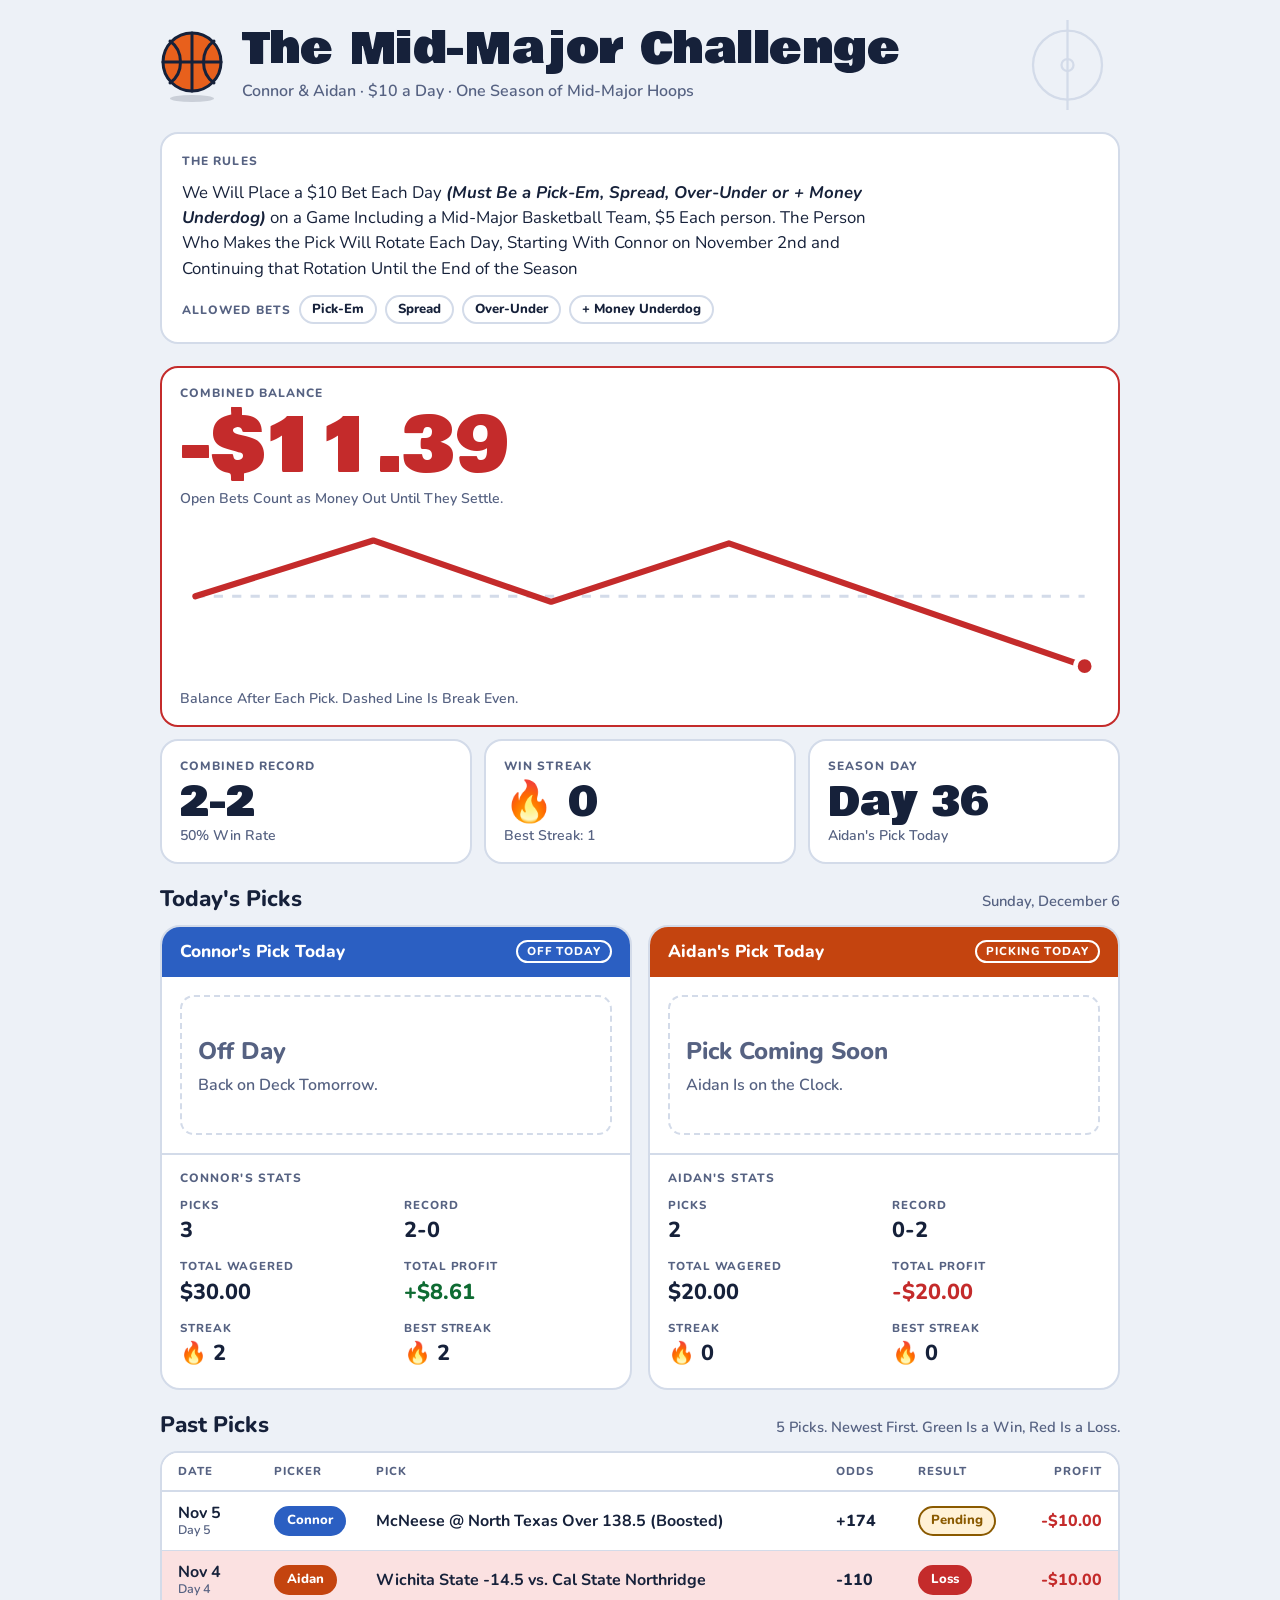
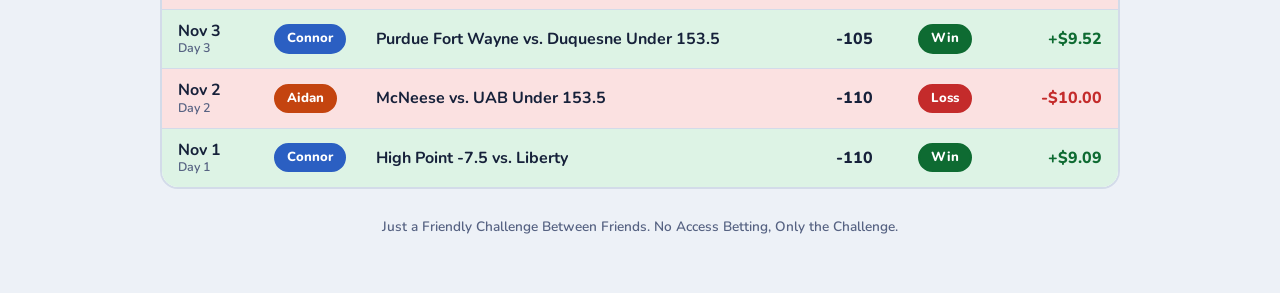
==== commit d4038ba7: "Add files via upload" ====
--- a/index.html
+++ b/index.html
@@ -254,7 +254,8 @@
   { date: "2026-11-01", picker: "Connor", pick: "High Point -7.5 vs. Liberty", type: "Spread", odds: -110, result: "win" },
   { date: "2026-11-02", picker: "Aidan", pick: "McNeese vs. UAB Under 153.5", type: "Over-Under", odds: -110, result: "loss" },
   { date: "2026-11-03", picker: "Connor", pick: "Purdue Fort Wayne vs. Duquesne Under 153.5", type: "Over-Under", odds: -105, result: "win" },
-  { date: "2026-11-04", picker: "Aidan", pick: "Wichita State -14.5 vs. Cal State Northridge", type: "Spread", odds: -110, result: "pending" },
+  { date: "2026-11-04", picker: "Aidan", pick: "Wichita State -14.5 vs. Cal State Northridge", type: "Spread", odds: -110, result: "loss" },
+  { date: "2026-11-05", picker: "Connor", pick: "McNeese @ North Texas Over 138.5 (Boosted)", type: "Over-Under", odds: 174, result: "pending" },
   // Add each new day's pick above this line (keep a comma after each one).
 ];
 </script>
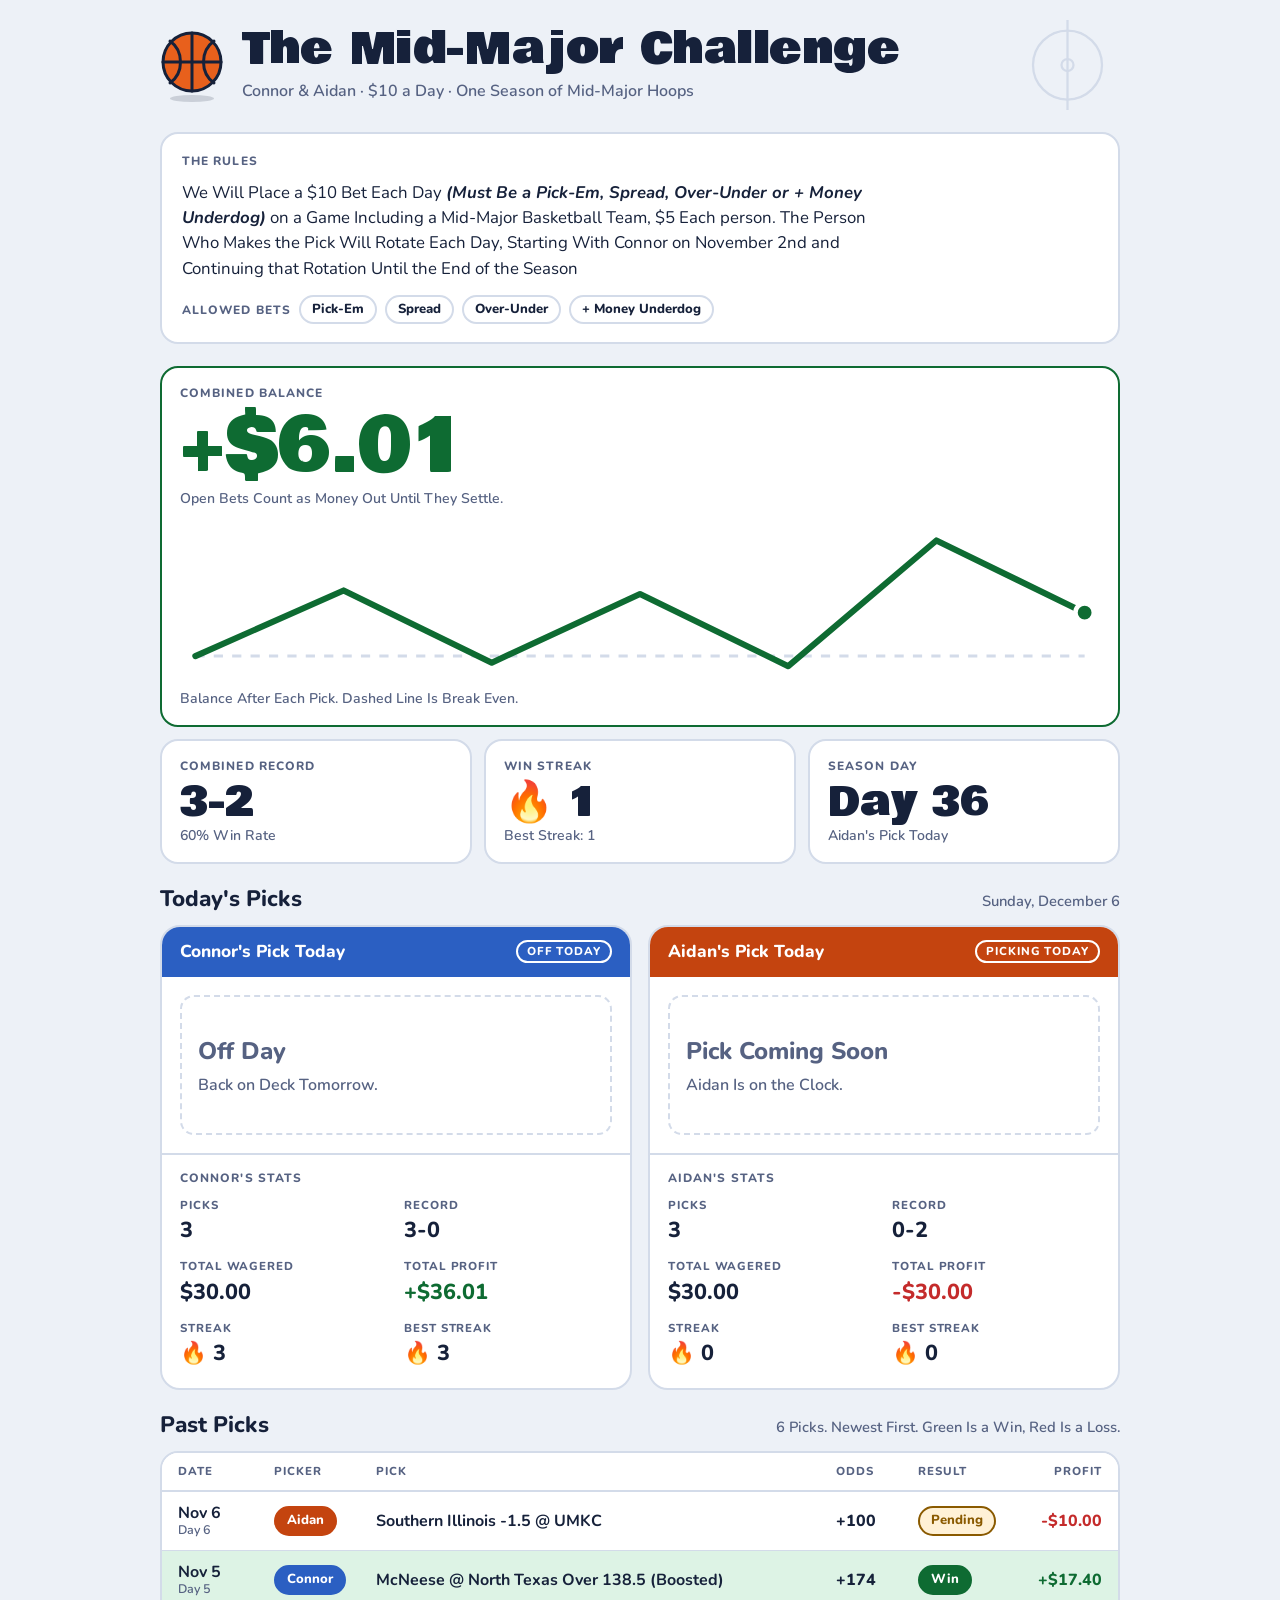
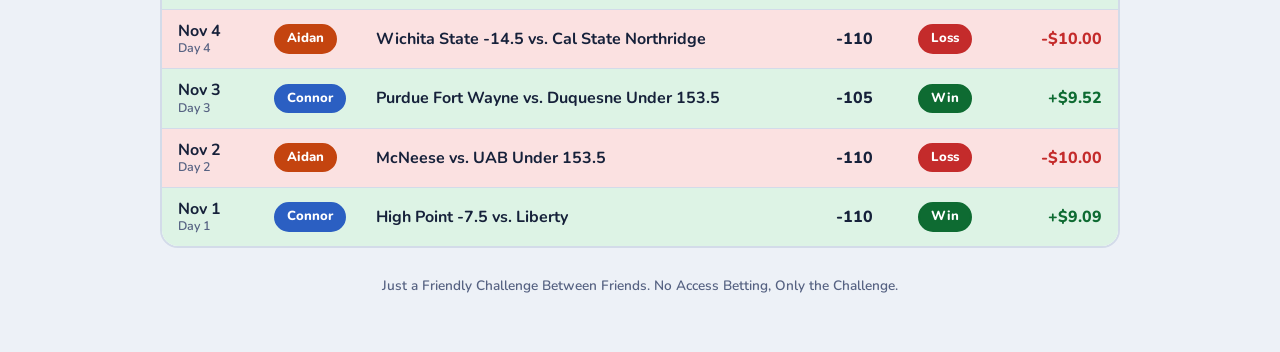
==== commit 9cab338c: "Add files via upload" ====
--- a/index.html
+++ b/index.html
@@ -1,8 +1,4 @@
-<!doctype html>
-<html lang="en">
-<head>
-<meta charset="utf-8">
-<meta name="viewport" content="width=device-width, initial-scale=1, viewport-fit=cover">
+<!doctype html><html><head><meta charset=utf8><meta name=viewport content="width=device-width,initial-scale=1,viewport-fit=cover"><style>:root{color-scheme:light;box-sizing:border-box;padding-top:env(safe-area-inset-top,0px);padding-bottom:env(safe-area-inset-bottom,0px)}html{scroll-padding-top:env(safe-area-inset-top,0px)}body{margin:0;padding:0;font:14px -apple-system,BlinkMacSystemFont,sans-serif;background:#fff;color:#000}img{max-width:100%}[hidden]:not([hidden=until-found i]){display:none!important}</style></head><body>
 <title>Mid-Major Challenge</title>
 <meta name="claude:viewport-fit-sides" content="cover">
 <link rel="stylesheet" href="https://fonts.googleapis.com/css2?family=Bowlby+One&family=Nunito:wght@400;600;700;800&display=swap">
@@ -161,8 +157,6 @@
   .ball, .ball-wrap::after { animation: none; }
 }
 </style>
-</head>
-<body>
 
 <div class="wrap">
   <header class="top">
@@ -255,7 +249,8 @@
   { date: "2026-11-02", picker: "Aidan", pick: "McNeese vs. UAB Under 153.5", type: "Over-Under", odds: -110, result: "loss" },
   { date: "2026-11-03", picker: "Connor", pick: "Purdue Fort Wayne vs. Duquesne Under 153.5", type: "Over-Under", odds: -105, result: "win" },
   { date: "2026-11-04", picker: "Aidan", pick: "Wichita State -14.5 vs. Cal State Northridge", type: "Spread", odds: -110, result: "loss" },
-  { date: "2026-11-05", picker: "Connor", pick: "McNeese @ North Texas Over 138.5 (Boosted)", type: "Over-Under", odds: 174, result: "pending" },
+  { date: "2026-11-05", picker: "Connor", pick: "McNeese @ North Texas Over 138.5 (Boosted)", type: "Over-Under", odds: 174, result: "win" },
+  { date: "2026-11-06", picker: "Aidan", pick: "Southern Illinois -1.5 @ UMKC", type: "Spread", odds: 100, result: "pending" },
   // Add each new day's pick above this line (keep a comma after each one).
 ];
 </script>
@@ -452,5 +447,4 @@
 })();
 </script>
 
-</body>
-</html>
+</body></html>
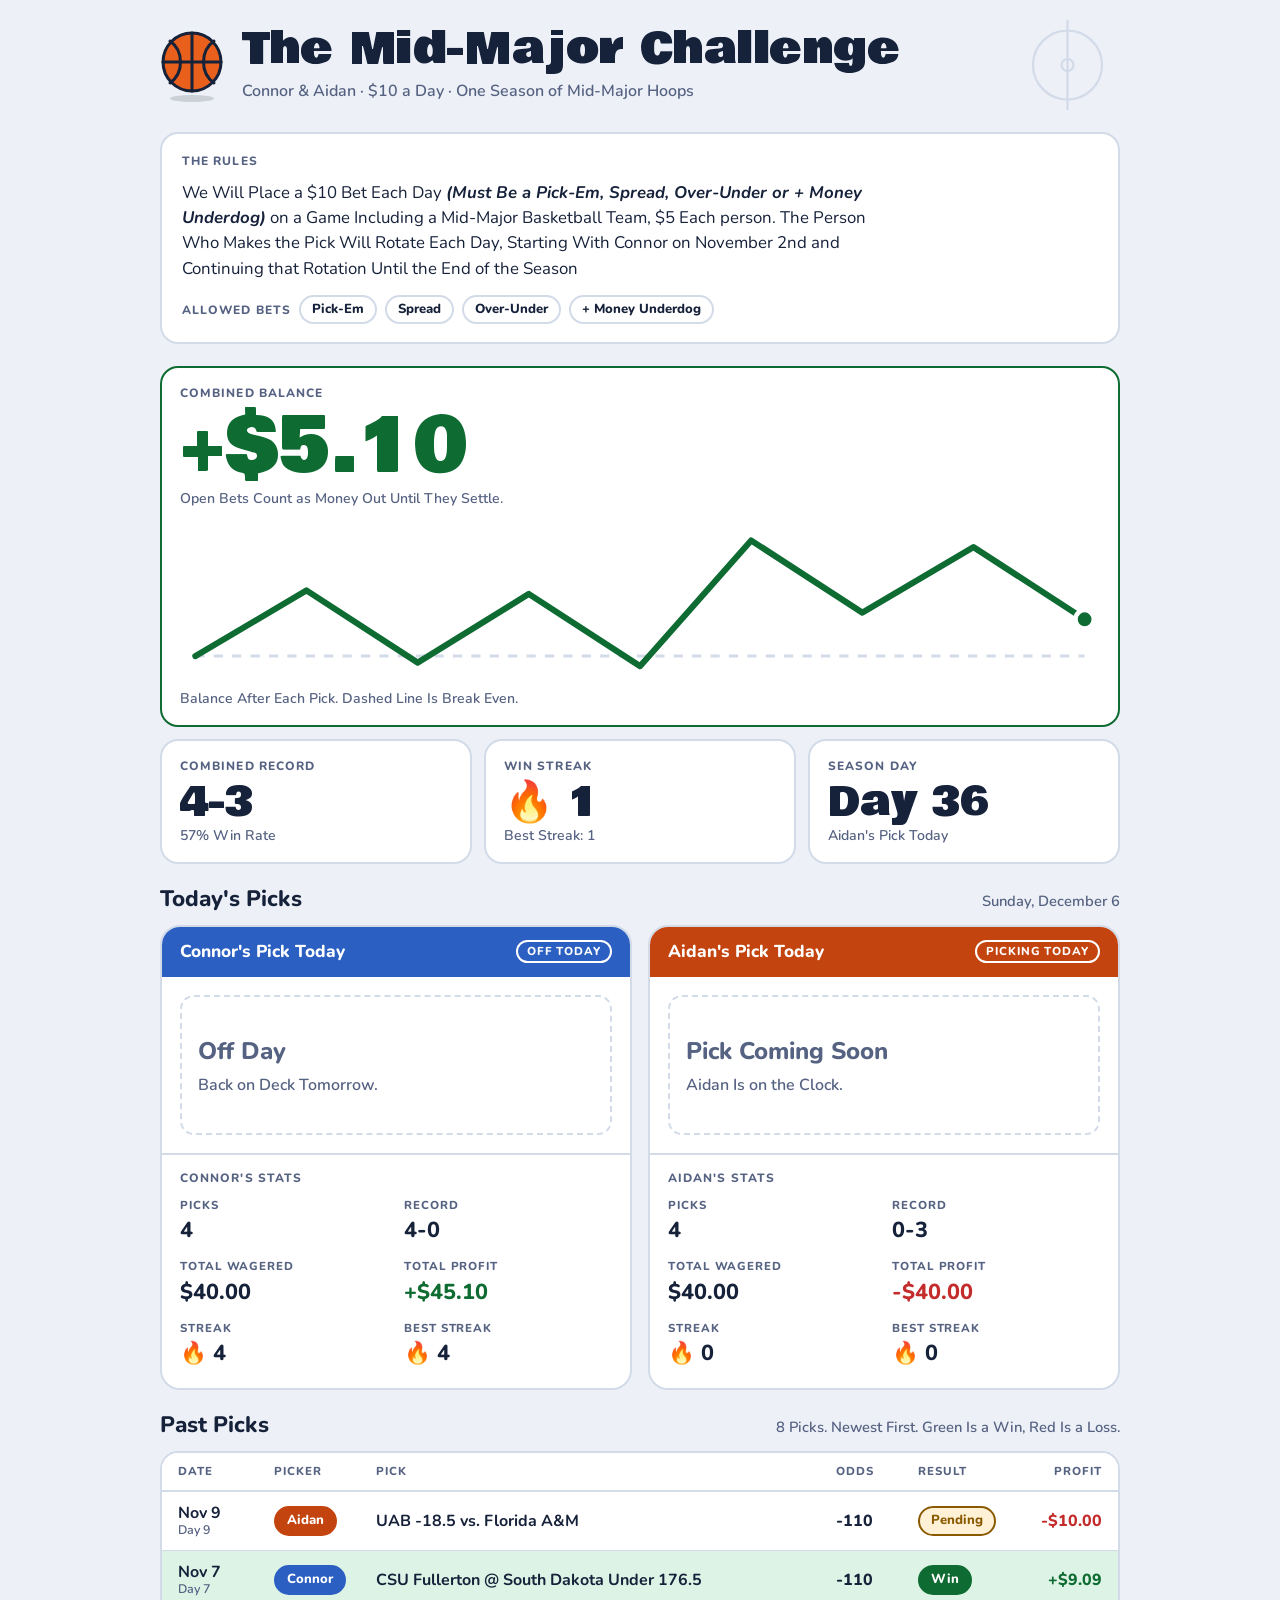
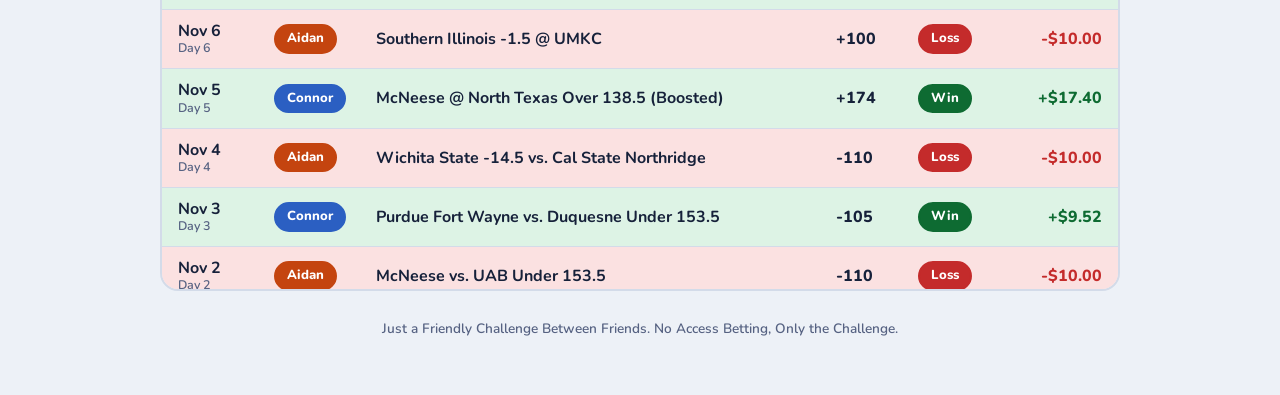
==== commit 4e208a99: "Add files via upload" ====
--- a/index.html
+++ b/index.html
@@ -1,4 +1,8 @@
-<!doctype html><html><head><meta charset=utf8><meta name=viewport content="width=device-width,initial-scale=1,viewport-fit=cover"><style>:root{color-scheme:light;box-sizing:border-box;padding-top:env(safe-area-inset-top,0px);padding-bottom:env(safe-area-inset-bottom,0px)}html{scroll-padding-top:env(safe-area-inset-top,0px)}body{margin:0;padding:0;font:14px -apple-system,BlinkMacSystemFont,sans-serif;background:#fff;color:#000}img{max-width:100%}[hidden]:not([hidden=until-found i]){display:none!important}</style></head><body>
+<!doctype html>
+<html lang="en">
+<head>
+<meta charset="utf-8">
+<meta name="viewport" content="width=device-width, initial-scale=1, viewport-fit=cover">
 <title>Mid-Major Challenge</title>
 <meta name="claude:viewport-fit-sides" content="cover">
 <link rel="stylesheet" href="https://fonts.googleapis.com/css2?family=Bowlby+One&family=Nunito:wght@400;600;700;800&display=swap">
@@ -157,6 +161,8 @@
   .ball, .ball-wrap::after { animation: none; }
 }
 </style>
+</head>
+<body>
 
 <div class="wrap">
   <header class="top">
@@ -250,7 +256,9 @@
   { date: "2026-11-03", picker: "Connor", pick: "Purdue Fort Wayne vs. Duquesne Under 153.5", type: "Over-Under", odds: -105, result: "win" },
   { date: "2026-11-04", picker: "Aidan", pick: "Wichita State -14.5 vs. Cal State Northridge", type: "Spread", odds: -110, result: "loss" },
   { date: "2026-11-05", picker: "Connor", pick: "McNeese @ North Texas Over 138.5 (Boosted)", type: "Over-Under", odds: 174, result: "win" },
-  { date: "2026-11-06", picker: "Aidan", pick: "Southern Illinois -1.5 @ UMKC", type: "Spread", odds: 100, result: "pending" },
+  { date: "2026-11-06", picker: "Aidan", pick: "Southern Illinois -1.5 @ UMKC", type: "Spread", odds: 100, result: "loss" },
+  { date: "2026-11-07", picker: "Connor", pick: "CSU Fullerton @ South Dakota Under 176.5", type: "Over-Under", odds: -110, result: "win" },
+  { date: "2026-11-09", picker: "Aidan", pick: "UAB -18.5 vs. Florida A&M", type: "Spread", odds: -110, result: "pending" },
   // Add each new day's pick above this line (keep a comma after each one).
 ];
 </script>
@@ -447,4 +455,5 @@
 })();
 </script>
 
-</body></html>+</body>
+</html>
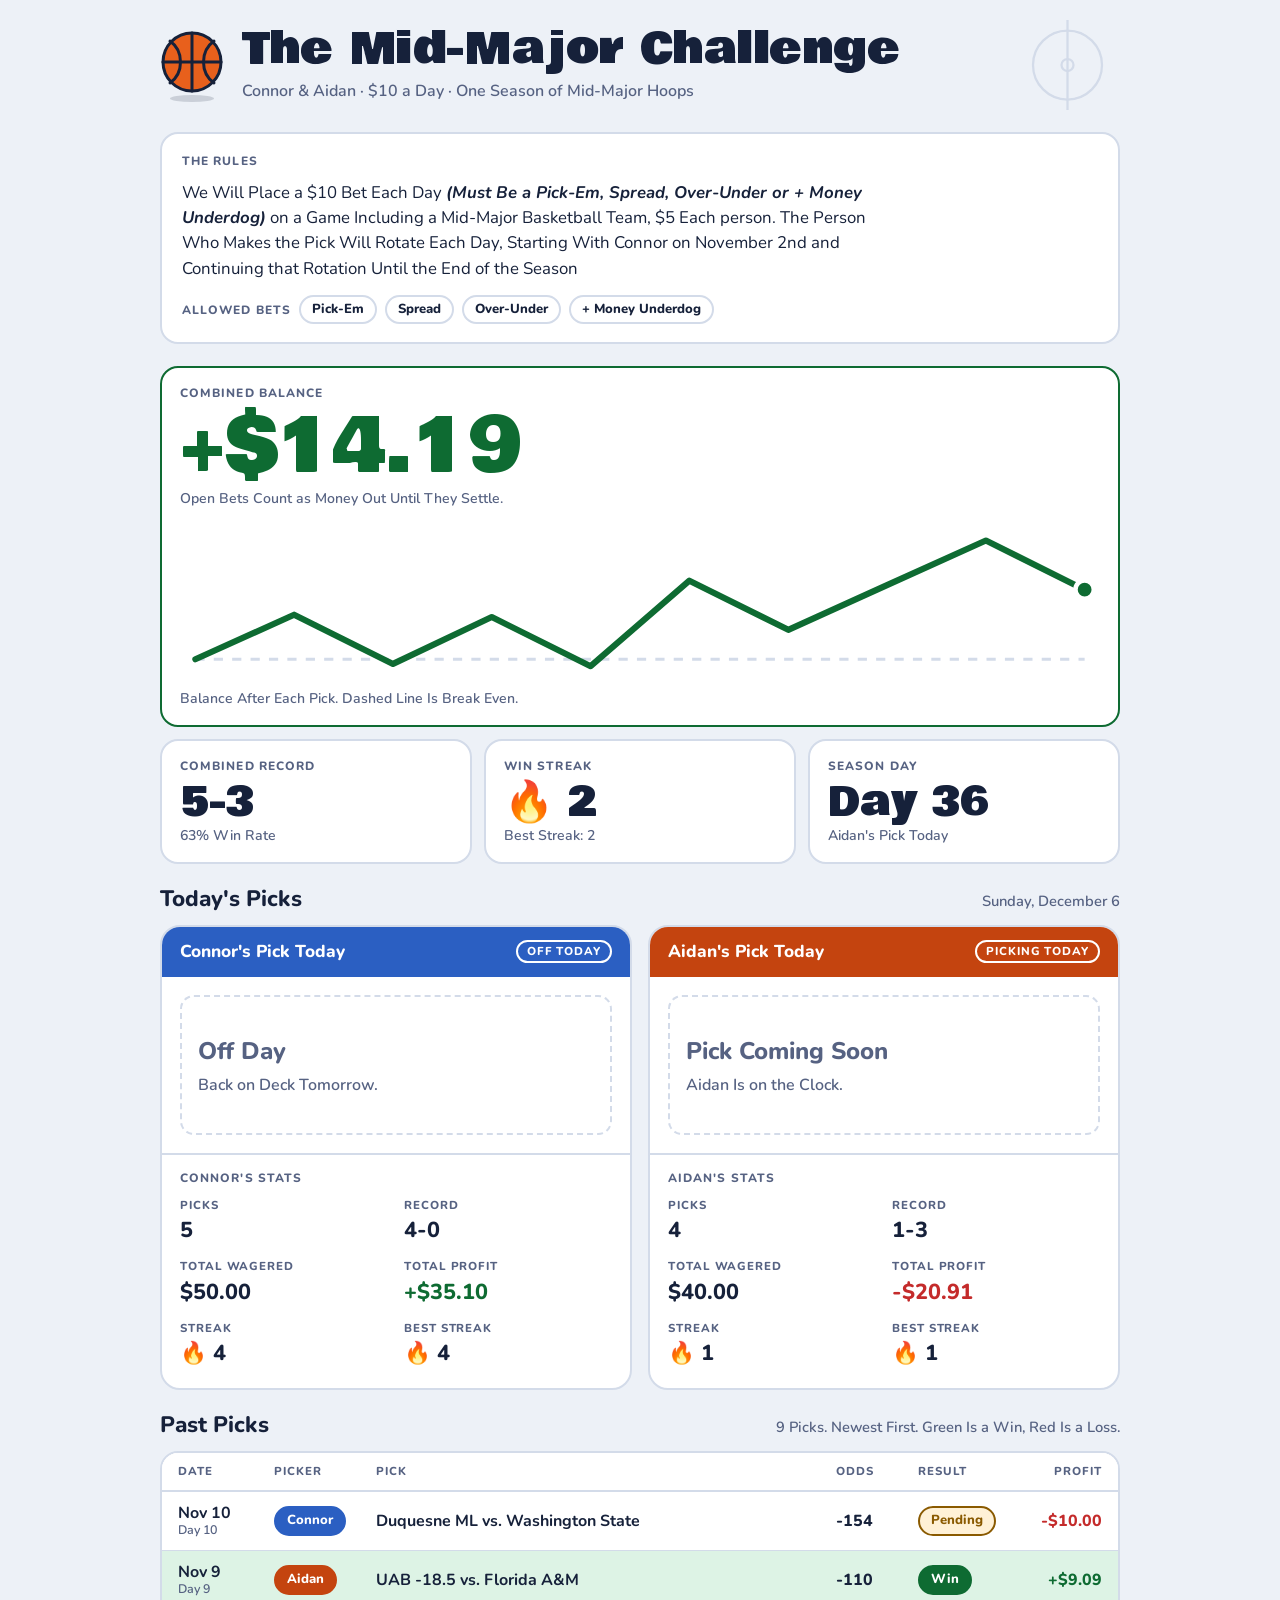
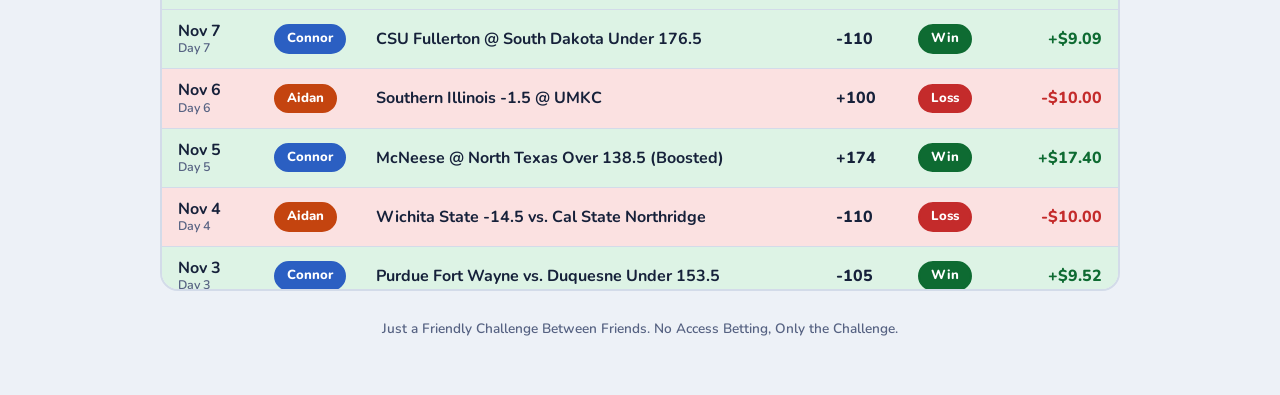
==== commit 20329989: "Add files via upload" ====
--- a/index.html
+++ b/index.html
@@ -258,7 +258,8 @@
   { date: "2026-11-05", picker: "Connor", pick: "McNeese @ North Texas Over 138.5 (Boosted)", type: "Over-Under", odds: 174, result: "win" },
   { date: "2026-11-06", picker: "Aidan", pick: "Southern Illinois -1.5 @ UMKC", type: "Spread", odds: 100, result: "loss" },
   { date: "2026-11-07", picker: "Connor", pick: "CSU Fullerton @ South Dakota Under 176.5", type: "Over-Under", odds: -110, result: "win" },
-  { date: "2026-11-09", picker: "Aidan", pick: "UAB -18.5 vs. Florida A&M", type: "Spread", odds: -110, result: "pending" },
+  { date: "2026-11-09", picker: "Aidan", pick: "UAB -18.5 vs. Florida A&M", type: "Spread", odds: -110, result: "win" },
+  { date: "2026-11-10", picker: "Connor", pick: "Duquesne ML vs. Washington State", type: "Money Line", odds: -154, result: "pending" },
   // Add each new day's pick above this line (keep a comma after each one).
 ];
 </script>
